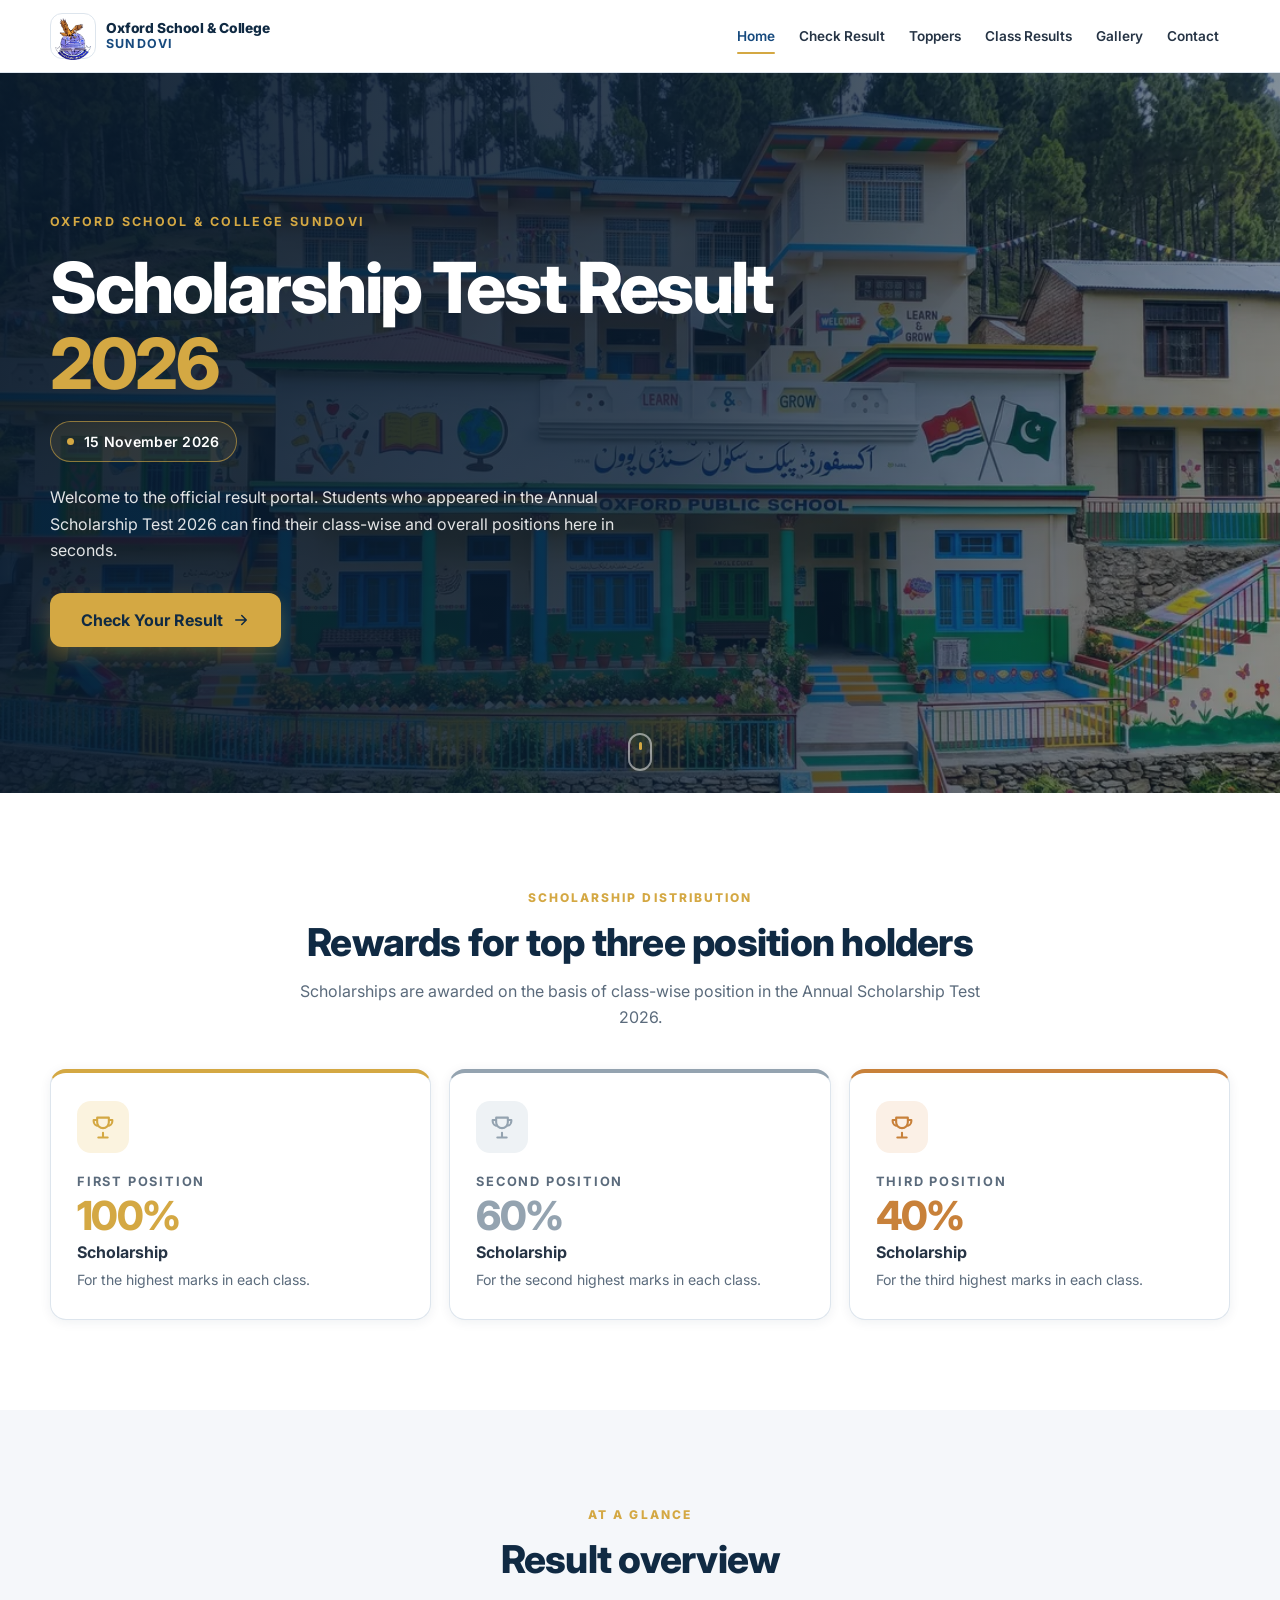
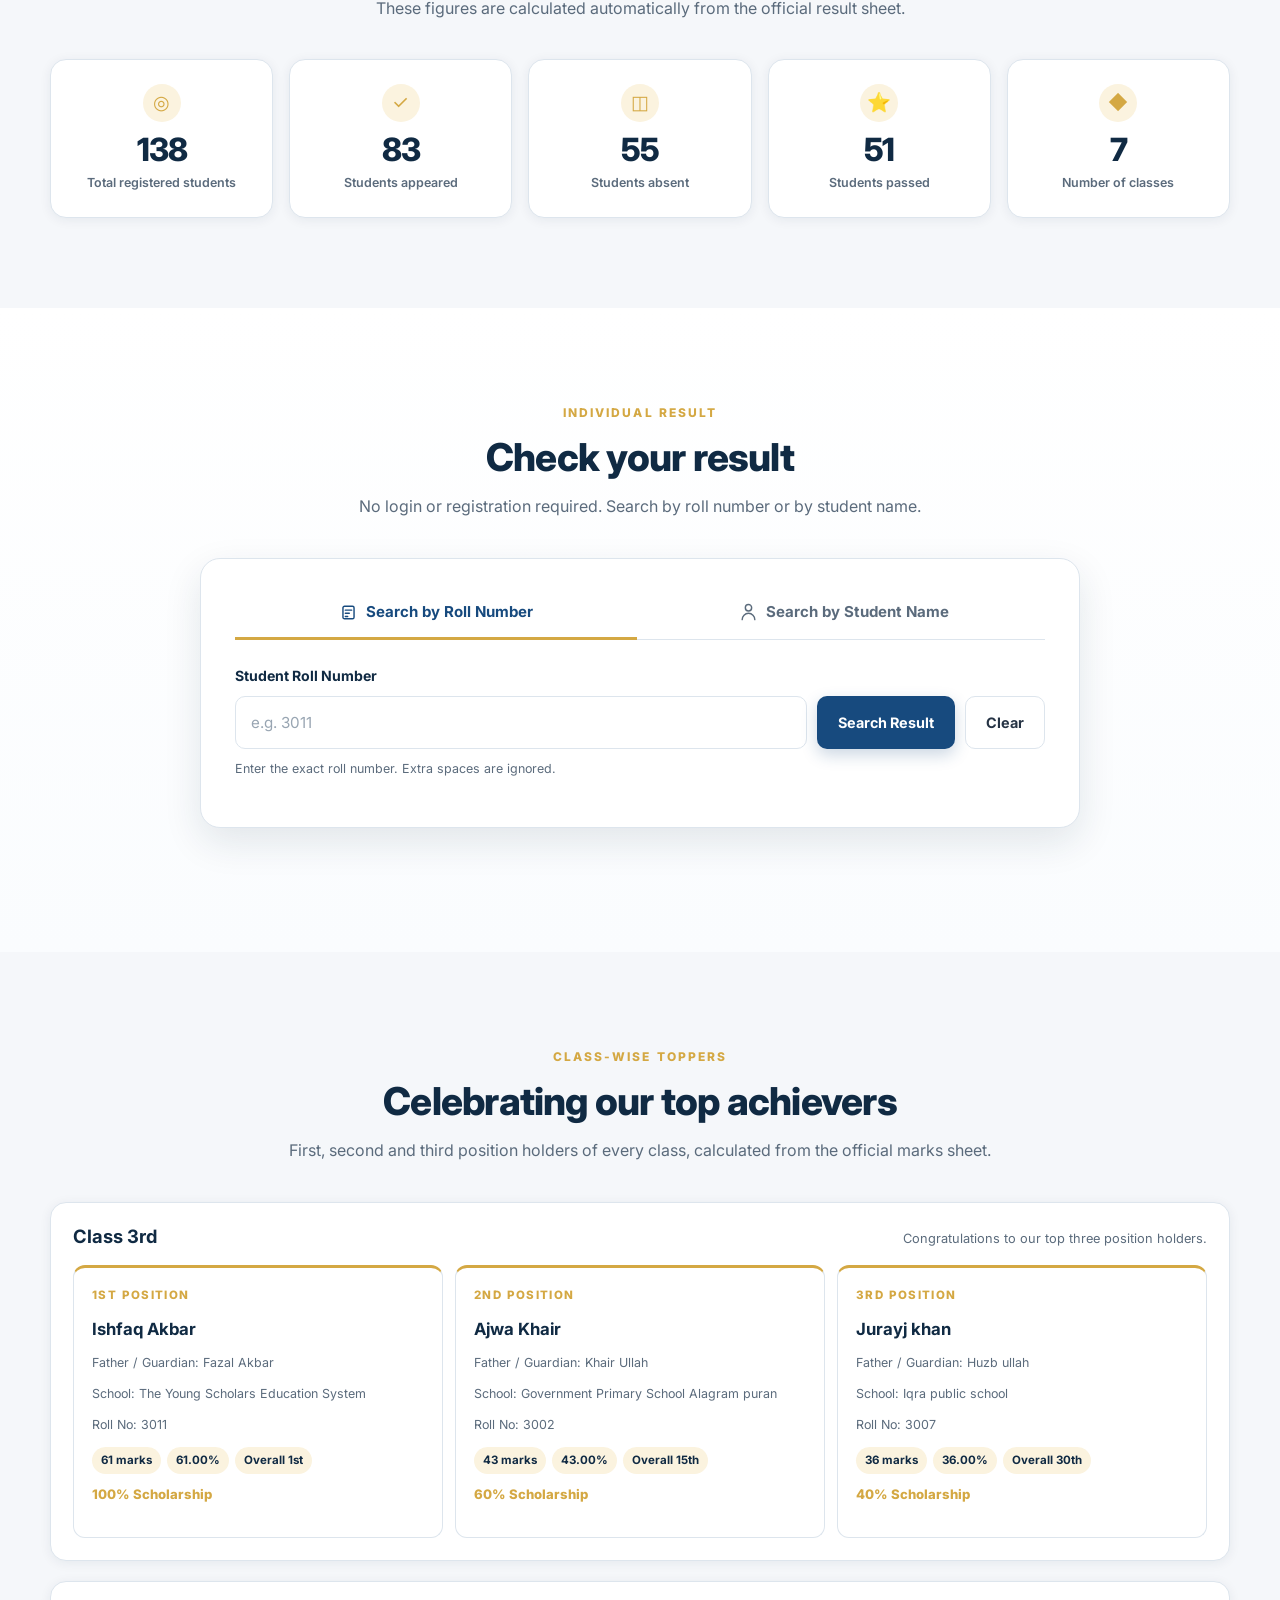
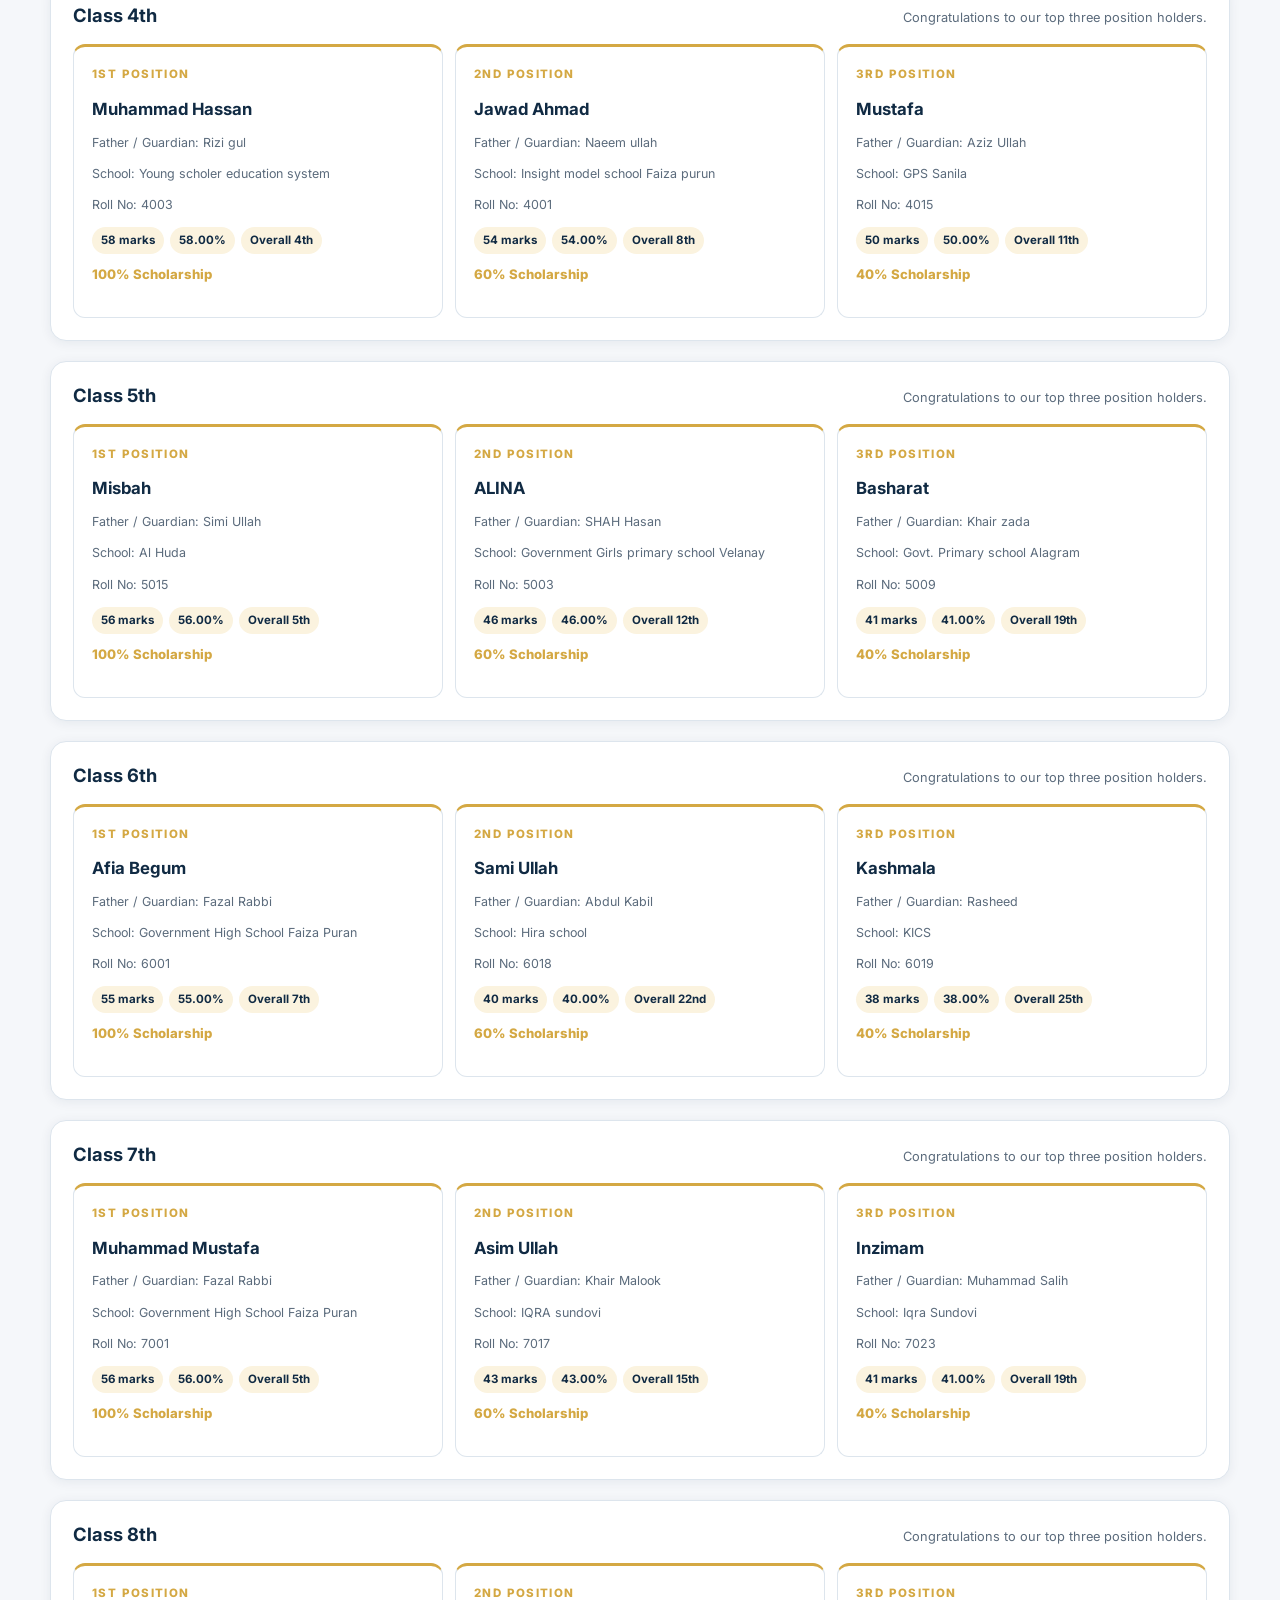
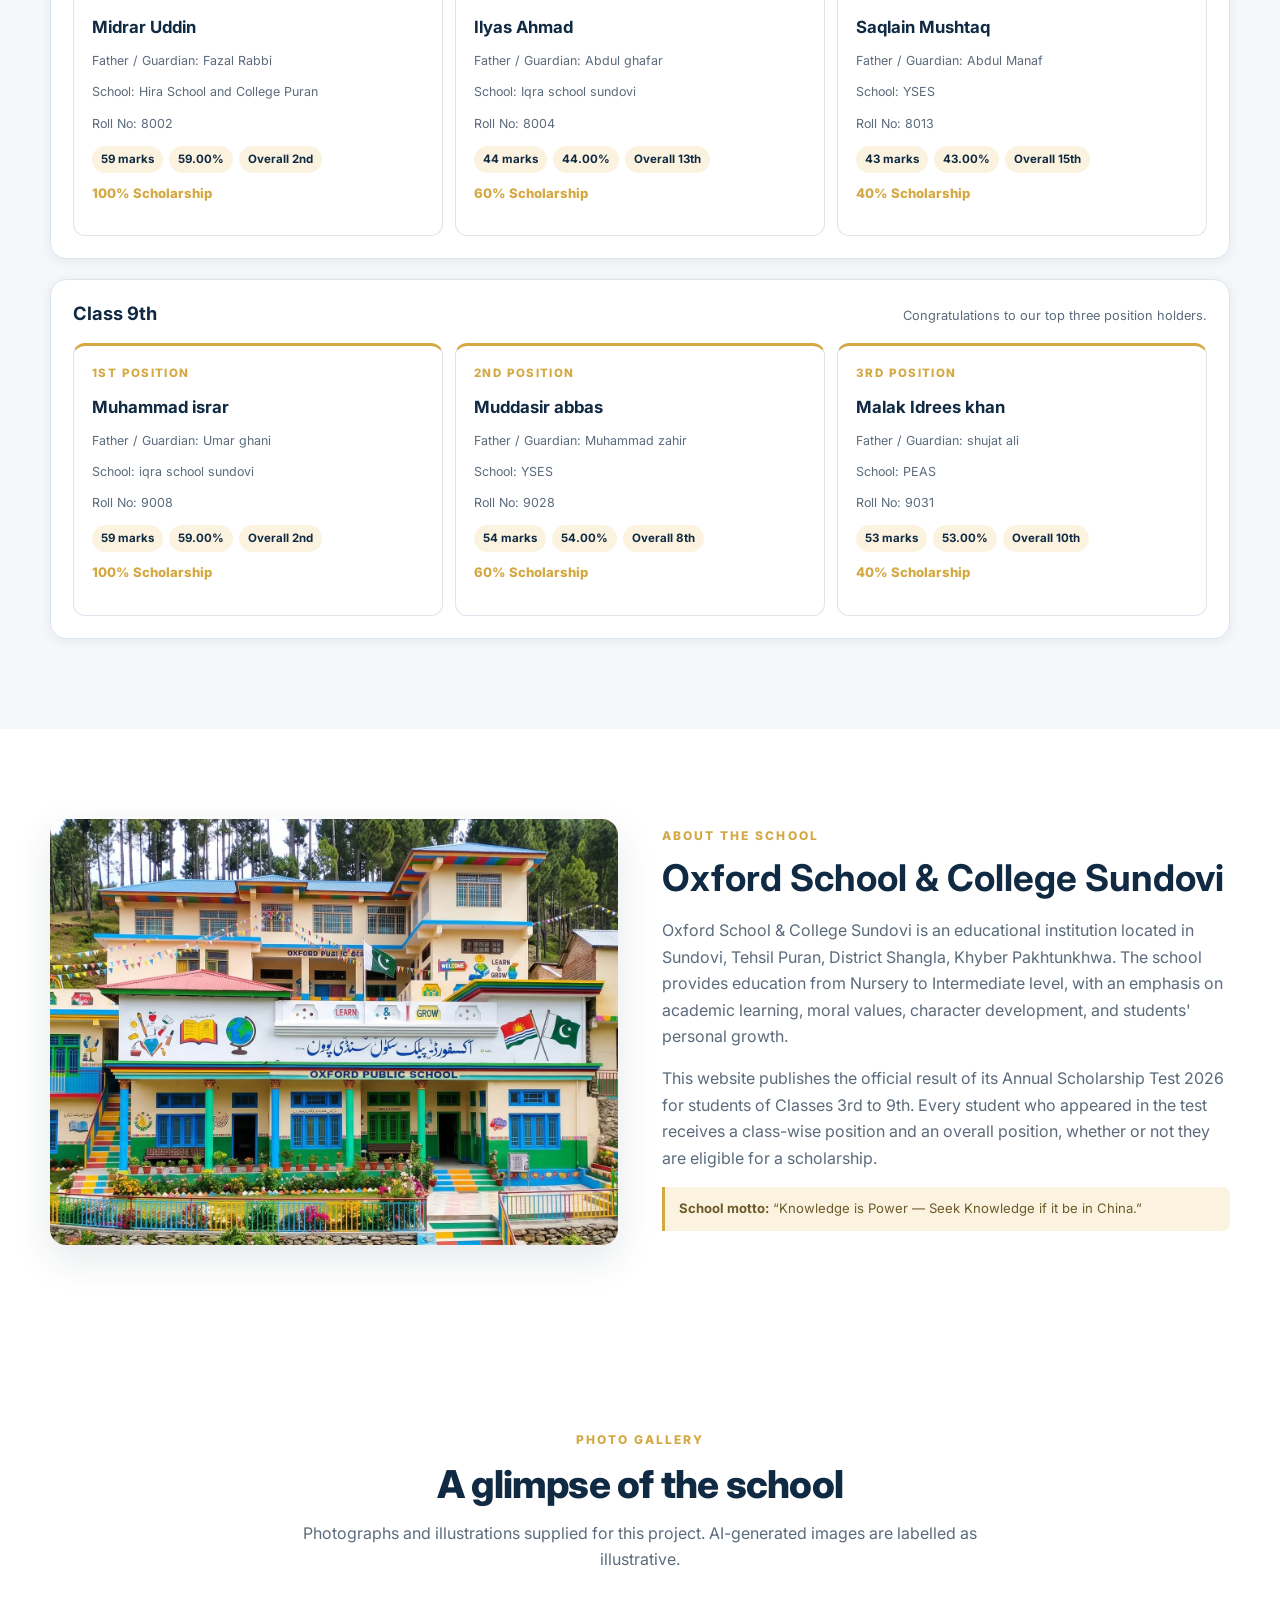
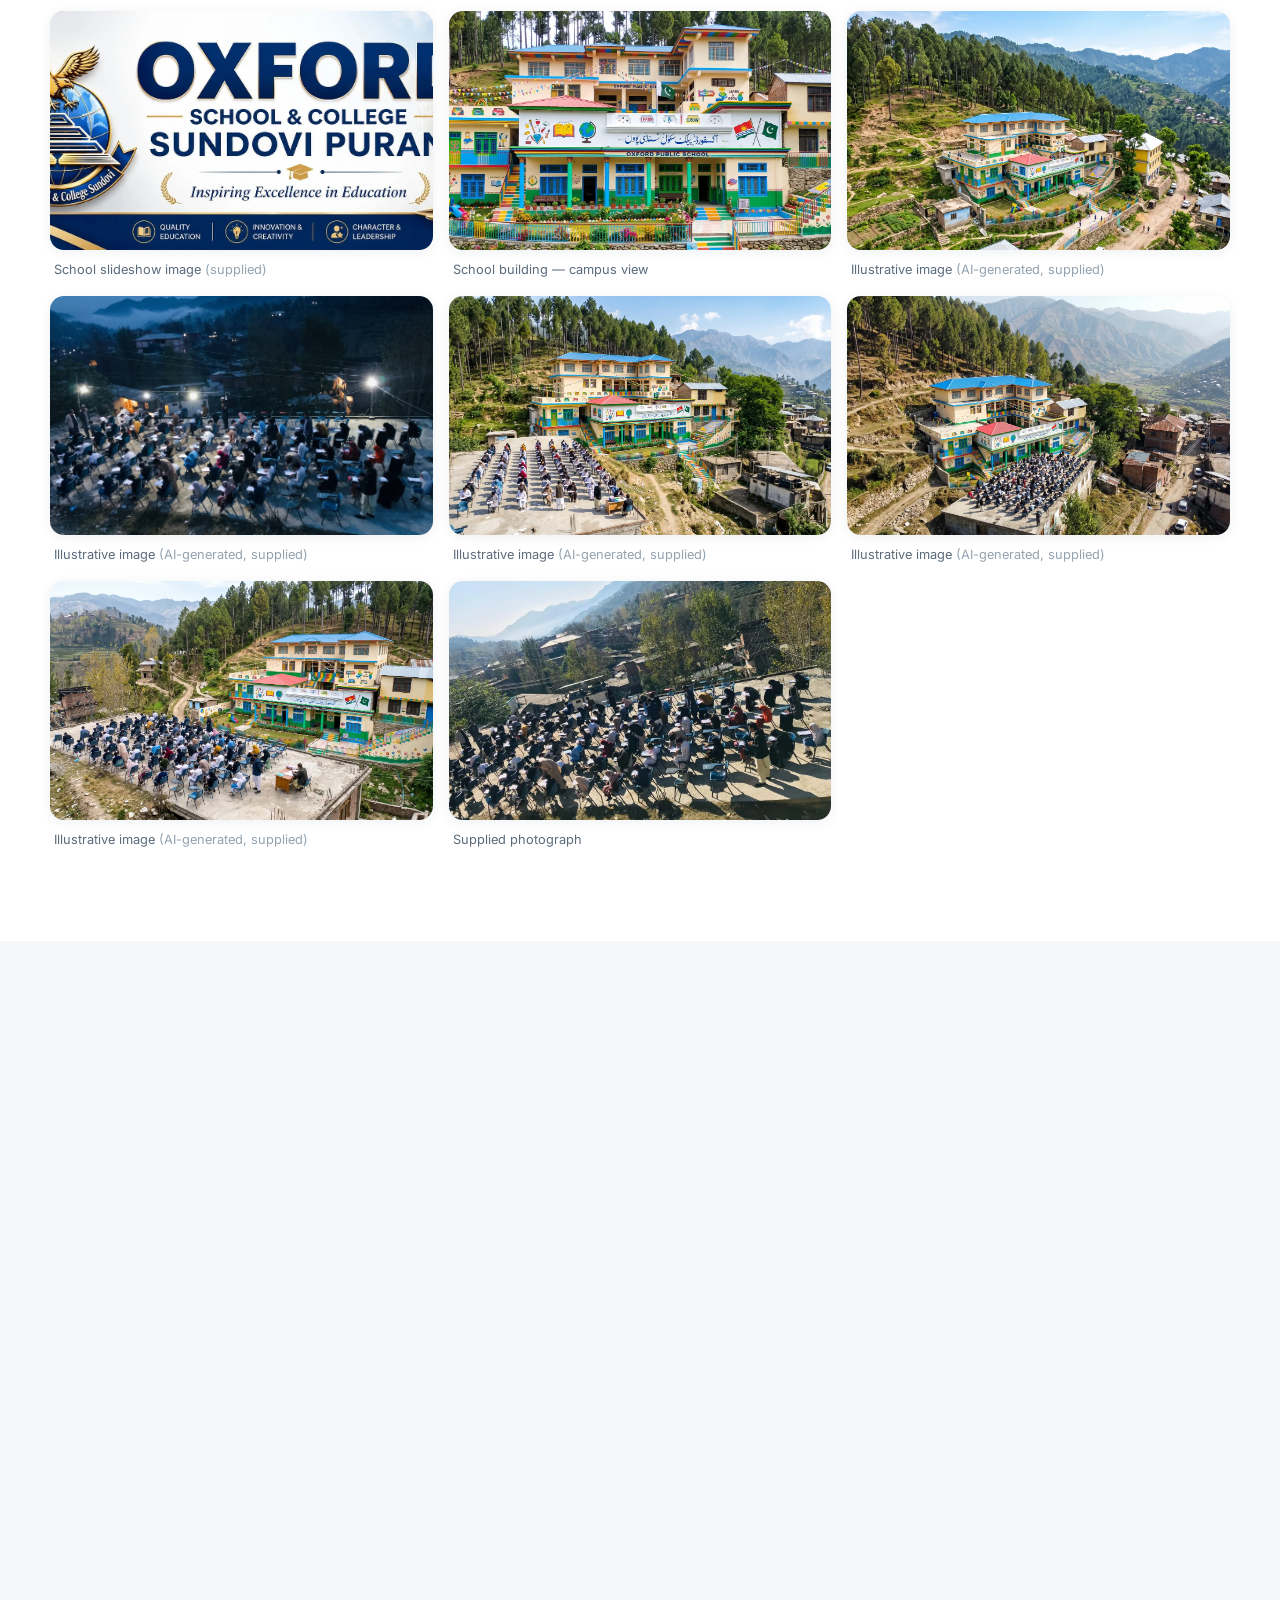
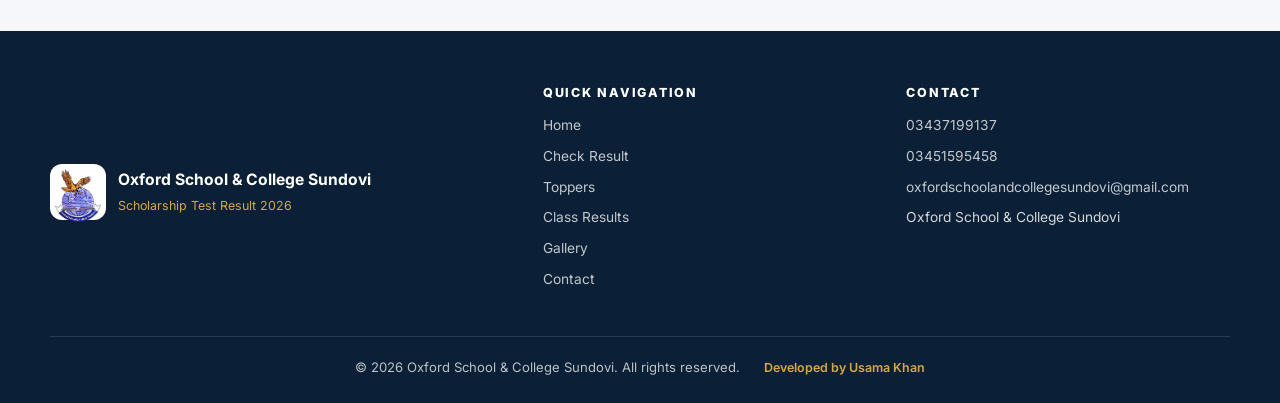
==== index.html @ a12cc65e "Publish Oxford School & College Sundovi Scholarship Test Result 2026" ====
<!DOCTYPE html>
<html lang="en">
<head>
  <meta charset="utf-8">
  <meta name="viewport" content="width=device-width, initial-scale=1">
  <title>Scholarship Test Result 2026 | Oxford School &amp; College Sundovi</title>
  <meta name="description" content="Official Scholarship Test Result 2026 of Oxford School &amp; College Sundovi. Search your result by roll number or student name and view class-wise and overall positions.">
  <meta name="author" content="Usama Khan">
  <meta name="theme-color" content="#102A43">
  <meta property="og:type" content="website">
  <meta property="og:site_name" content="Oxford School &amp; College Sundovi">
  <meta property="og:title" content="Scholarship Test Result 2026 | Oxford School &amp; College Sundovi">
  <meta property="og:description" content="Check your official Scholarship Test 2026 result by roll number or name. Class-wise and overall positions for every appearing student.">
  <meta property="og:image" content="assets/images/hero.webp">
  <meta property="og:image:alt" content="Oxford School &amp; College Sundovi building">
  <meta name="twitter:card" content="summary_large_image">
  <meta name="twitter:title" content="Scholarship Test Result 2026 | Oxford School &amp; College Sundovi">
  <meta name="twitter:description" content="Check your official Scholarship Test 2026 result by roll number or name.">
  <meta name="twitter:image" content="assets/images/hero.webp">
  <link rel="icon" type="image/png" href="assets/favicon.png">
  <link rel="preconnect" href="https://fonts.googleapis.com">
  <link rel="preconnect" href="https://fonts.gstatic.com" crossorigin>
  <link href="https://fonts.googleapis.com/css2?family=Inter:wght@400;500;600;700;800&amp;family=Noto+Nastaliq+Urdu:wght@400;600;700&amp;display=swap" rel="stylesheet">
  <link rel="stylesheet" href="css/style.css">
  <script src="js/app.js" defer></script>
</head>
<body>
  <a class="skip-link" href="#main">Skip to main content</a>

  <header class="site-header" id="site-header">
    <div class="container header-inner">
      <a class="brand" href="index.html">
        <span class="brand__logo"><img src="assets/logo.png" alt="" width="44" height="44"></span>
        <span class="brand__text"><strong>Oxford School &amp; College</strong> <span>Sundovi</span></span>
      </a>

      <button class="menu-toggle" id="menu-toggle" type="button" aria-expanded="false" aria-controls="primary-nav" aria-label="Open navigation menu">
        <span></span><span></span><span></span>
      </button>

      <nav class="primary-nav" id="primary-nav" aria-label="Primary navigation">
        <ul>
          <li><a class="nav-link is-active" href="#home" data-section="home">Home</a></li>
          <li><a class="nav-link" href="#result" data-section="result">Check Result</a></li>
          <li><a class="nav-link" href="#toppers" data-section="toppers">Toppers</a></li>
          <li><a class="nav-link" href="classes.html" data-section="classes">Class Results</a></li>
          <li><a class="nav-link" href="#gallery" data-section="gallery">Gallery</a></li>
          <li><a class="nav-link" href="#contact" data-section="contact">Contact</a></li>
        </ul>
      </nav>
    </div>
  </header>

  <main id="main">
    <!-- HERO -->
    <section class="hero" id="home" aria-labelledby="hero-title">
      <div class="hero__image" role="img" aria-label="Oxford School &amp; College Sundovi building"></div>
      <div class="hero__overlay"></div>
      <div class="container hero__content">
        <p class="hero__eyebrow reveal">Oxford School &amp; College Sundovi</p>
        <h1 class="hero__title reveal" id="hero-title">Scholarship Test Result <span>2026</span></h1>
        <p class="hero__date reveal"><span class="hero__date-dot" aria-hidden="true"></span><time datetime="2026-11-15">15 November 2026</time></p>
        <p class="hero__lead reveal">Welcome to the official result portal. Students who appeared in the Annual Scholarship Test 2026 can find their class-wise and overall positions here in seconds.</p>
        <a class="btn btn--gold btn--large reveal" href="#result">Check Your Result
          <svg viewBox="0 0 24 24" aria-hidden="true" focusable="false"><path d="M5 12h13M13 6l6 6-6 6" fill="none" stroke="currentColor" stroke-width="2" stroke-linecap="round" stroke-linejoin="round"/></svg>
        </a>
      </div>
      <div class="hero__scroll" aria-hidden="true"><span></span></div>
    </section>

    <!-- SCHOLARSHIP INFORMATION -->
    <section class="section scholarships" id="scholarships" aria-labelledby="scholarships-title">
      <div class="container">
        <div class="section-heading section-heading--center reveal">
          <span class="eyebrow">Scholarship Distribution</span>
          <h2 id="scholarships-title">Rewards for top three position holders</h2>
          <p>Scholarships are awarded on the basis of class-wise position in the Annual Scholarship Test 2026.</p>
        </div>
        <div class="scholarship-grid">
          <article class="scholarship-card scholarship-card--gold reveal">
            <div class="scholarship-card__icon" aria-hidden="true">
              <svg viewBox="0 0 24 24"><path d="M8 21h8M12 17v4M7 4h10v4a5 5 0 0 1-10 0V4Zm0 2H4v1a4 4 0 0 0 4 4m9-5h3v1a4 4 0 0 1-4 4" fill="none" stroke="currentColor" stroke-width="1.8" stroke-linecap="round" stroke-linejoin="round"/></svg>
            </div>
            <p class="scholarship-card__position">First Position</p>
            <p class="scholarship-card__value">100%<span>Scholarship</span></p>
            <p class="scholarship-card__note">For the highest marks in each class.</p>
          </article>
          <article class="scholarship-card scholarship-card--silver reveal">
            <div class="scholarship-card__icon" aria-hidden="true">
              <svg viewBox="0 0 24 24"><path d="M8 21h8M12 17v4M7 4h10v4a5 5 0 0 1-10 0V4Zm0 2H4v1a4 4 0 0 0 4 4m9-5h3v1a4 4 0 0 1-4 4" fill="none" stroke="currentColor" stroke-width="1.8" stroke-linecap="round" stroke-linejoin="round"/></svg>
            </div>
            <p class="scholarship-card__position">Second Position</p>
            <p class="scholarship-card__value">60%<span>Scholarship</span></p>
            <p class="scholarship-card__note">For the second highest marks in each class.</p>
          </article>
          <article class="scholarship-card scholarship-card--bronze reveal">
            <div class="scholarship-card__icon" aria-hidden="true">
              <svg viewBox="0 0 24 24"><path d="M8 21h8M12 17v4M7 4h10v4a5 5 0 0 1-10 0V4Zm0 2H4v1a4 4 0 0 0 4 4m9-5h3v1a4 4 0 0 1-4 4" fill="none" stroke="currentColor" stroke-width="1.8" stroke-linecap="round" stroke-linejoin="round"/></svg>
            </div>
            <p class="scholarship-card__position">Third Position</p>
            <p class="scholarship-card__value">40%<span>Scholarship</span></p>
            <p class="scholarship-card__note">For the third highest marks in each class.</p>
          </article>
        </div>
      </div>
    </section>

    <!-- STATISTICS -->
    <section class="section section--tint" id="statistics" aria-labelledby="statistics-title">
      <div class="container">
        <div class="section-heading section-heading--center reveal">
          <span class="eyebrow">At a glance</span>
          <h2 id="statistics-title">Result overview</h2>
          <p>These figures are calculated automatically from the official result sheet.</p>
        </div>
        <div class="stats-grid" id="stats-grid">
          <article class="stat-card reveal"><span class="stat-card__icon" aria-hidden="true">&#9678;</span><span class="stat-card__number" data-stat="totalRegistered">&mdash;</span><span class="stat-card__label">Total registered students</span></article>
          <article class="stat-card reveal"><span class="stat-card__icon" aria-hidden="true">&#10003;</span><span class="stat-card__number" data-stat="appeared">&mdash;</span><span class="stat-card__label">Students appeared</span></article>
          <article class="stat-card reveal"><span class="stat-card__icon" aria-hidden="true">&#9707;</span><span class="stat-card__number" data-stat="absent">&mdash;</span><span class="stat-card__label">Students absent</span></article>
          <article class="stat-card reveal"><span class="stat-card__icon" aria-hidden="true">&#11088;</span><span class="stat-card__number" data-stat="passed">&mdash;</span><span class="stat-card__label">Students passed</span></article>
          <article class="stat-card reveal"><span class="stat-card__icon" aria-hidden="true">&#9670;</span><span class="stat-card__number" data-stat="numberOfClasses">&mdash;</span><span class="stat-card__label">Number of classes</span></article>
        </div>
      </div>
    </section>

    <!-- RESULT SEARCH -->
    <section class="section result-section" id="result" aria-labelledby="result-title">
      <div class="container">
        <div class="section-heading section-heading--center reveal">
          <span class="eyebrow">Individual result</span>
          <h2 id="result-title">Check your result</h2>
          <p>No login or registration required. Search by roll number or by student name.</p>
        </div>

        <div class="search-panel reveal">
          <div class="search-tabs" role="tablist" aria-label="Result search method">
            <button class="search-tab is-active" type="button" role="tab" id="tab-roll" aria-selected="true" aria-controls="panel-roll">
              <svg viewBox="0 0 24 24" aria-hidden="true" focusable="false"><path d="M7 4h10a2 2 0 0 1 2 2v12a2 2 0 0 1-2 2H7a2 2 0 0 1-2-2V6a2 2 0 0 1 2-2Zm1 5h8M8 13h5M8 17h3" fill="none" stroke="currentColor" stroke-width="1.8" stroke-linecap="round"/></svg>
              Search by Roll Number
            </button>
            <button class="search-tab" type="button" role="tab" id="tab-name" aria-selected="false" aria-controls="panel-name" tabindex="-1">
              <svg viewBox="0 0 24 24" aria-hidden="true" focusable="false"><path d="M20 21a8 8 0 0 0-16 0m8-11a4 4 0 1 0 0-8 4 4 0 0 0 0 8Z" fill="none" stroke="currentColor" stroke-width="1.8" stroke-linecap="round" stroke-linejoin="round"/></svg>
              Search by Student Name
            </button>
          </div>

          <div class="search-panes">
            <div class="search-pane" id="panel-roll" role="tabpanel" aria-labelledby="tab-roll">
              <form id="roll-form" novalidate>
                <label class="field-label" for="roll-input">Student Roll Number</label>
                <div class="input-row">
                  <input class="text-input" id="roll-input" name="rollNo" type="text" inputmode="numeric" autocomplete="off" spellcheck="false" placeholder="e.g. 3011" aria-describedby="roll-hint">
                  <button class="btn btn--primary" type="submit">Search Result</button>
                  <button class="btn btn--ghost" type="button" data-clear="roll">Clear</button>
                </div>
                <p class="field-hint" id="roll-hint">Enter the exact roll number. Extra spaces are ignored.</p>
              </form>
            </div>
            <div class="search-pane" id="panel-name" role="tabpanel" aria-labelledby="tab-name" hidden>
              <form id="name-form" novalidate>
                <label class="field-label" for="name-input">Student Full Name (or part of the name)</label>
                <div class="input-row">
                  <input class="text-input" id="name-input" name="studentName" type="search" autocomplete="off" placeholder="e.g. Ishfaq Akbar" aria-describedby="name-hint">
                  <button class="btn btn--primary" type="submit">Search Result</button>
                  <button class="btn btn--ghost" type="button" data-clear="name">Clear</button>
                </div>
                <p class="field-hint" id="name-hint">Capital letters, extra spaces and partial names are accepted.</p>
              </form>
            </div>
          </div>

          <div class="search-status" id="search-status" role="status" aria-live="polite" hidden></div>
          <div class="match-list" id="match-list" hidden></div>
        </div>

        <div class="result-output" id="result-output" aria-live="polite"></div>
        <p class="print-only" id="print-empty-notice">No result has been selected. Please search for a result on the website before printing.</p>
      </div>
    </section>

    <!-- TOPPERS -->
    <section class="section toppers" id="toppers" aria-labelledby="toppers-title">
      <div class="container">
        <div class="section-heading section-heading--center reveal">
          <span class="eyebrow">Class-wise toppers</span>
          <h2 id="toppers-title">Celebrating our top achievers</h2>
          <p>First, second and third position holders of every class, calculated from the official marks sheet.</p>
        </div>
        <div class="toppers-grid" id="toppers-grid">
          <p class="loading-note">Loading toppers&hellip;</p>
        </div>
      </div>
    </section>

    <!-- ABOUT -->
    <section class="section about" id="about" aria-labelledby="about-title">
      <div class="container about-grid">
        <div class="about__media reveal">
          <img src="assets/images/school-building.webp" alt="Building of Oxford School &amp; College Sundovi" loading="lazy" width="1400" height="1050">
        </div>
        <div class="about__content reveal">
          <span class="eyebrow">About the school</span>
          <h2 id="about-title">Oxford School &amp; College Sundovi</h2>
          <p>Oxford School &amp; College Sundovi is an educational institution located in Sundovi, Tehsil Puran, District Shangla, Khyber Pakhtunkhwa. The school provides education from Nursery to Intermediate level, with an emphasis on academic learning, moral values, character development, and students' personal growth.</p>
          <p>This website publishes the official result of its Annual Scholarship Test 2026 for students of Classes 3rd to 9th. Every student who appeared in the test receives a class-wise position and an overall position, whether or not they are eligible for a scholarship.</p>
          <p class="school-motto"><strong>School motto:</strong> &ldquo;Knowledge is Power &mdash; Seek Knowledge if it be in China.&rdquo;</p>
        </div>
      </div>
    </section>

    <!-- GALLERY -->
    <section class="section gallery" id="gallery" aria-labelledby="gallery-title">
      <div class="container">
        <div class="section-heading section-heading--center reveal">
          <span class="eyebrow">Photo gallery</span>
          <h2 id="gallery-title">A glimpse of the school</h2>
          <p>Photographs and illustrations supplied for this project. AI-generated images are labelled as illustrative.</p>
        </div>
        <div class="gallery-grid" id="gallery-grid">
          <figure class="gallery-item reveal" data-index="0">
            <img src="assets/images/gallery-1.webp" alt="School slideshow image supplied by the school office" loading="lazy" width="1600" height="609">
            <figcaption>School slideshow image <span>(supplied)</span></figcaption>
          </figure>
          <figure class="gallery-item reveal" data-index="1">
            <img src="assets/images/gallery-2.webp" alt="Wide view of the Oxford School &amp; College Sundovi building" loading="lazy" width="1400" height="787">
            <figcaption>School building &mdash; campus view</figcaption>
          </figure>
          <figure class="gallery-item reveal" data-index="2">
            <img src="assets/images/gallery-3.webp" alt="Illustrative campus image supplied with the project materials" loading="lazy" width="1600" height="893">
            <figcaption>Illustrative image <span>(AI-generated, supplied)</span></figcaption>
          </figure>
          <figure class="gallery-item reveal" data-index="3">
            <img src="assets/images/gallery-4.webp" alt="Illustrative image supplied with the project materials" loading="lazy" width="1600" height="1195">
            <figcaption>Illustrative image <span>(AI-generated, supplied)</span></figcaption>
          </figure>
          <figure class="gallery-item reveal" data-index="4">
            <img src="assets/images/gallery-5.webp" alt="Illustrative image supplied with the project materials" loading="lazy" width="1600" height="893">
            <figcaption>Illustrative image <span>(AI-generated, supplied)</span></figcaption>
          </figure>
          <figure class="gallery-item reveal" data-index="5">
            <img src="assets/images/gallery-6.webp" alt="Illustrative image supplied with the project materials" loading="lazy" width="1600" height="893">
            <figcaption>Illustrative image <span>(AI-generated, supplied)</span></figcaption>
          </figure>
          <figure class="gallery-item reveal" data-index="6">
            <img src="assets/images/gallery-7.webp" alt="Illustrative image supplied with the project materials" loading="lazy" width="1600" height="893">
            <figcaption>Illustrative image <span>(AI-generated, supplied)</span></figcaption>
          </figure>
          <figure class="gallery-item reveal" data-index="7">
            <img src="assets/images/gallery-8.webp" alt="Photograph supplied for the school gallery" loading="lazy" width="1280" height="960">
            <figcaption>Supplied photograph</figcaption>
          </figure>
        </div>
      </div>
    </section>

    <!-- CONTACT -->
    <section class="section contact" id="contact" aria-labelledby="contact-title">
      <div class="container">
        <div class="section-heading section-heading--center reveal">
          <span class="eyebrow">Contact &amp; admission</span>
          <h2 id="contact-title">We are here to help</h2>
          <p>Admission open at Oxford School &amp; College Sundovi. Contact the school office for details.</p>
        </div>
        <div class="contact-grid">
          <article class="contact-card reveal">
            <span class="contact-card__icon" aria-hidden="true">&#9742;</span>
            <h3>Call the school office</h3>
            <a href="tel:03437199137" dir="ltr">03437199137</a>
            <a href="tel:03451595458" dir="ltr">03451595458</a>
          </article>
          <article class="contact-card reveal">
            <span class="contact-card__icon contact-card__icon--whatsapp" aria-hidden="true">&#9993;</span>
            <h3>Message us on WhatsApp</h3>
            <a href="https://wa.me/923437199137" target="_blank" rel="noopener noreferrer" dir="ltr">Chat on WhatsApp &middot; 03437199137</a>
            <a href="https://wa.me/923451595458" target="_blank" rel="noopener noreferrer" dir="ltr">Chat on WhatsApp &middot; 03451595458</a>
          </article>
          <article class="contact-card reveal">
            <span class="contact-card__icon" aria-hidden="true">&#9678;</span>
            <h3>Visit us</h3>
            <p>Oxford School &amp; College Sundovi</p>
            <p>Sundovi, Tehsil Puran, District Shangla, Khyber Pakhtunkhwa 19150, Pakistan.</p>
            <p><a href="https://maps.app.goo.gl/iUfeRGPKvLr6mH5d6" target="_blank" rel="noopener noreferrer">View on Google Maps</a></p>
            <p><a href="mailto:oxfordschoolandcollegesundovi@gmail.com">oxfordschoolandcollegesundovi@gmail.com</a></p>
          </article>
        </div>
        <p class="contact-note reveal">For any correction in the result or for further information, please contact the school office.</p>
      </div>
    </section>
  </main>

  <footer class="site-footer">
    <div class="container footer-grid">
      <div class="footer-brand">
        <span class="footer-brand__logo"><img src="assets/logo.png" alt="" width="56" height="56" loading="lazy"></span>
        <div><strong>Oxford School &amp; College Sundovi</strong><p>Scholarship Test Result 2026</p></div>
      </div>
      <div class="footer-column">
        <h2>Quick navigation</h2>
        <ul>
          <li><a href="#home">Home</a></li>
          <li><a href="#result">Check Result</a></li>
          <li><a href="#toppers">Toppers</a></li>
          <li><a href="classes.html">Class Results</a></li>
          <li><a href="#gallery">Gallery</a></li>
          <li><a href="#contact">Contact</a></li>
        </ul>
      </div>
      <div class="footer-column">
        <h2>Contact</h2>
        <ul>
          <li><a href="tel:03437199137" dir="ltr">03437199137</a></li>
          <li><a href="tel:03451595458" dir="ltr">03451595458</a></li>
          <li><a href="mailto:oxfordschoolandcollegesundovi@gmail.com">oxfordschoolandcollegesundovi@gmail.com</a></li>
          <li>Oxford School &amp; College Sundovi</li>
        </ul>
      </div>
    </div>
    <div class="container footer-bottom">
      <p>&copy; 2026 Oxford School &amp; College Sundovi. All rights reserved.</p>
      <p class="developer-credit">Developed by Usama Khan</p>
    </div>
  </footer>

  <dialog class="lightbox" id="lightbox" aria-label="Photo viewer">
    <button class="lightbox__close" type="button" id="lightbox-close" aria-label="Close photo viewer">&times;</button>
    <button class="lightbox__nav lightbox__nav--prev" type="button" id="lightbox-prev" aria-label="Previous photo">&#8249;</button>
    <figure>
      <img id="lightbox-image" src="" alt="">
      <figcaption id="lightbox-caption"></figcaption>
    </figure>
    <button class="lightbox__nav lightbox__nav--next" type="button" id="lightbox-next" aria-label="Next photo">&#8250;</button>
  </dialog>
</body>
</html>
---- css/style.css ----
/* ==========================================================================
   Oxford School & College Sundovi - Scholarship Test Result 2026
   Mobile-first stylesheet
   ========================================================================== */

:root {
  --navy: #102A43;
  --navy-deep: #0B2036;
  --blue: #174A7E;
  --blue-2: #2B6CAE;
  --gold: #D4A843;
  --gold-soft: #FBF3DF;
  --white: #FFFFFF;
  --bg: #F5F7FA;
  --bg-2: #EDF2F7;
  --text: #263445;
  --muted: #5B6B7C;
  --line: #DDE5ED;
  --green: #2E8B57;
  --green-soft: #E9F6EE;
  --grey: #7A8794;
  --silver: #94A3B0;
  --bronze: #C8813A;
  --radius: 16px;
  --radius-sm: 10px;
  --shadow-sm: 0 2px 12px rgba(16, 42, 67, 0.07);
  --shadow-md: 0 14px 38px rgba(16, 42, 67, 0.11);
  --container: 1180px;
  --header-h: 72px;
}

*,
*::before,
*::after { box-sizing: border-box; }

html {
  scroll-behavior: smooth;
  scroll-padding-top: calc(var(--header-h) + 12px);
  -webkit-text-size-adjust: 100%;
}

body {
  margin: 0;
  background: var(--white);
  color: var(--text);
  font-family: "Inter", "Segoe UI", Arial, sans-serif;
  font-size: 16px;
  line-height: 1.65;
  -webkit-font-smoothing: antialiased;
}

img { max-width: 100%; height: auto; display: block; }
a { color: var(--blue); text-decoration: none; }
a:hover { text-decoration: underline; }
button, input { font: inherit; }
button { cursor: pointer; }
h1, h2, h3, p { margin-top: 0; }
h1, h2, h3 { line-height: 1.25; color: var(--navy); }
ul { margin: 0; padding: 0; list-style: none; }

:focus-visible { outline: 3px solid var(--gold); outline-offset: 3px; }

.container { width: min(100% - 32px, var(--container)); margin-inline: auto; }

.visually-hidden {
  position: absolute !important;
  width: 1px; height: 1px;
  padding: 0; margin: -1px;
  overflow: hidden; clip: rect(0 0 0 0);
  white-space: nowrap; border: 0;
}

.skip-link {
  position: fixed; top: -100px; left: 16px; z-index: 999;
  background: var(--gold); color: var(--navy); font-weight: 700;
  padding: 12px 18px; border-radius: 0 0 10px 10px;
}
.skip-link:focus { top: 0; }

.print-only { display: none; }

.js .reveal {
  opacity: 0;
  transform: translateY(18px);
  transition: opacity 0.6s ease, transform 0.6s ease;
}
.js .reveal.is-visible { opacity: 1; transform: none; }

/* --------------------------------------------------------------------------
   Buttons
   -------------------------------------------------------------------------- */
.btn {
  display: inline-flex; align-items: center; justify-content: center; gap: 9px;
  min-height: 46px; padding: 10px 20px;
  border: 1px solid transparent; border-radius: 10px;
  font-size: 0.9rem; font-weight: 700; line-height: 1.2;
  text-align: center; text-decoration: none;
  transition: background-color 0.2s ease, color 0.2s ease,
              border-color 0.2s ease, transform 0.2s ease, box-shadow 0.2s ease;
}
.btn:hover { text-decoration: none; transform: translateY(-1px); }
.btn svg { width: 18px; height: 18px; flex: none; }
.btn--primary { background: var(--blue); color: var(--white); box-shadow: 0 6px 16px rgba(23, 74, 126, 0.22); }
.btn--primary:hover { background: #113C68; }
.btn--gold { background: var(--gold); color: var(--navy); box-shadow: 0 8px 20px rgba(212, 168, 67, 0.3); }
.btn--gold:hover { background: #E3B854; }
.btn--ghost { background: var(--white); color: var(--text); border-color: var(--line); }
.btn--ghost:hover { border-color: var(--blue); color: var(--blue); }
.btn--large { min-height: 54px; padding: 14px 30px; font-size: 1rem; border-radius: 12px; }

/* --------------------------------------------------------------------------
   Header / navigation
   -------------------------------------------------------------------------- */
.site-header {
  position: sticky; top: 0; z-index: 100;
  background: rgba(255, 255, 255, 0.97);
  border-bottom: 1px solid var(--line);
  transition: box-shadow 0.25s ease;
}
.site-header.is-scrolled { box-shadow: var(--shadow-sm); }
.header-inner {
  min-height: var(--header-h);
  display: flex; align-items: center; justify-content: space-between; gap: 16px;
  position: relative;
}
.brand { display: inline-flex; align-items: center; gap: 10px; color: var(--navy); text-decoration: none; flex: none; }
.brand:hover { text-decoration: none; }
.brand__logo,
.footer-brand__logo {
  display: grid; place-items: center; flex: none;
  background: var(--white); border: 1px solid var(--line);
  border-radius: 12px; padding: 4px;
}
.brand__logo { width: 46px; height: 46px; }
.brand__logo img { width: 100%; height: 100%; object-fit: contain; }
.brand__text { display: flex; flex-direction: column; line-height: 1.2; }
.brand__text strong { font-size: 0.86rem; font-weight: 800; letter-spacing: -0.01em; }
.brand__text span { font-size: 0.78rem; color: var(--blue); font-weight: 700; letter-spacing: 0.1em; text-transform: uppercase; }

.menu-toggle {
  width: 44px; height: 44px; flex: none;
  display: inline-flex; flex-direction: column; align-items: center; justify-content: center; gap: 5px;
  background: var(--white); border: 1px solid var(--line); border-radius: 10px;
}
.menu-toggle span { width: 21px; height: 2px; background: var(--navy); border-radius: 2px; transition: transform 0.25s ease, opacity 0.2s ease; }
.menu-toggle[aria-expanded="true"] span:nth-child(1) { transform: translateY(7px) rotate(45deg); }
.menu-toggle[aria-expanded="true"] span:nth-child(2) { opacity: 0; }
.menu-toggle[aria-expanded="true"] span:nth-child(3) { transform: translateY(-7px) rotate(-45deg); }

.primary-nav {
  position: absolute; top: 100%; left: 0; right: 0;
  background: var(--white); border-bottom: 1px solid var(--line);
  box-shadow: var(--shadow-md);
  max-height: 0; opacity: 0; overflow: hidden; pointer-events: none;
  transition: max-height 0.3s ease, opacity 0.25s ease;
}
.primary-nav.is-open { max-height: 480px; opacity: 1; pointer-events: auto; }
.primary-nav ul { display: flex; flex-direction: column; padding: 10px 16px 18px; }
.nav-link {
  position: relative; display: block; padding: 11px 12px;
  border-radius: 8px; color: var(--text); font-size: 0.92rem; font-weight: 600;
}
.nav-link:hover { background: var(--bg); color: var(--blue); text-decoration: none; }
.nav-link.is-active { color: var(--blue); background: var(--bg-2); }

/* --------------------------------------------------------------------------
   Hero
   -------------------------------------------------------------------------- */
.hero {
  position: relative; isolation: isolate; overflow: hidden;
  min-height: 640px; display: flex; align-items: center;
  background: var(--navy); color: var(--white);
}
.hero__image {
  position: absolute; inset: 0; z-index: -2;
  background: url("../assets/images/hero.webp") center / cover no-repeat;
}
.hero__overlay {
  position: absolute; inset: 0; z-index: -1;
  background: linear-gradient(100deg, rgba(8, 25, 44, 0.94) 0%, rgba(9, 28, 49, 0.82) 52%, rgba(9, 28, 49, 0.42) 100%);
}
.hero__content { position: relative; padding: 84px 0 96px; }
.hero__eyebrow {
  display: inline-block; margin-bottom: 18px;
  color: var(--gold); font-size: 0.78rem; font-weight: 700;
  letter-spacing: 0.19em; text-transform: uppercase;
}
.hero__title {
  max-width: 780px; margin-bottom: 20px;
  color: var(--white); font-size: clamp(2.25rem, 7.4vw, 4.4rem);
  font-weight: 800; line-height: 1.07; letter-spacing: -0.035em;
}
.hero__title span { display: block; color: var(--gold); }
.hero__date {
  display: inline-flex; align-items: center; gap: 10px;
  margin-bottom: 22px; padding: 8px 16px;
  border: 1px solid rgba(212, 168, 67, 0.6); border-radius: 999px;
  background: rgba(212, 168, 67, 0.1);
  font-size: 0.88rem; font-weight: 600; letter-spacing: 0.02em;
}
.hero__date-dot { width: 7px; height: 7px; border-radius: 50%; background: var(--gold); }
.hero__lead { max-width: 610px; margin-bottom: 30px; color: rgba(255, 255, 255, 0.88); font-size: 1rem; }
.hero__scroll {
  position: absolute; bottom: 22px; left: 50%; transform: translateX(-50%);
  width: 24px; height: 38px; border: 2px solid rgba(255, 255, 255, 0.5); border-radius: 14px;
}
.hero__scroll span {
  position: absolute; top: 7px; left: 50%; width: 3px; height: 8px;
  margin-left: -1.5px; border-radius: 3px; background: var(--gold);
  animation: scroll-pulse 1.8s infinite;
}
@keyframes scroll-pulse { 0%, 100% { opacity: 0.3; transform: translateY(0); } 50% { opacity: 1; transform: translateY(11px); } }

/* --------------------------------------------------------------------------
   Shared section headings
   -------------------------------------------------------------------------- */
.section { padding: 76px 0; }
.section--tint { background: var(--bg); }
.section-heading { max-width: 720px; margin-bottom: 38px; }
.section-heading--center { margin-inline: auto; text-align: center; }
.eyebrow {
  display: inline-block; margin-bottom: 10px;
  color: var(--gold); font-size: 0.75rem; font-weight: 800;
  letter-spacing: 0.17em; text-transform: uppercase;
}
.section-heading h2 { margin-bottom: 12px; font-size: clamp(1.65rem, 4.2vw, 2.4rem); font-weight: 800; letter-spacing: -0.02em; }
.section-heading p { margin-bottom: 0; color: var(--muted); }

/* --------------------------------------------------------------------------
   Scholarship cards
   -------------------------------------------------------------------------- */
.scholarship-grid { display: grid; gap: 18px; }
.scholarship-card {
  --accent: var(--gold); --accent-soft: var(--gold-soft);
  position: relative; overflow: hidden;
  background: var(--white); border: 1px solid var(--line); border-top: 4px solid var(--accent);
  border-radius: var(--radius); padding: 28px 26px; box-shadow: var(--shadow-sm);
  transition: transform 0.25s ease, box-shadow 0.25s ease;
}
.scholarship-card:hover { transform: translateY(-5px); box-shadow: var(--shadow-md); }
.scholarship-card--silver { --accent: var(--silver); --accent-soft: #EEF2F5; }
.scholarship-card--bronze { --accent: var(--bronze); --accent-soft: #FBF0E6; }
.scholarship-card__icon {
  width: 52px; height: 52px; margin-bottom: 18px;
  display: grid; place-items: center; border-radius: 14px;
  background: var(--accent-soft); color: var(--accent);
}
.scholarship-card__icon svg { width: 28px; height: 28px; }
.scholarship-card__position { margin-bottom: 4px; color: var(--muted); font-size: 0.8rem; font-weight: 700; letter-spacing: 0.14em; text-transform: uppercase; }
.scholarship-card__value { margin-bottom: 8px; color: var(--accent); font-size: 2.5rem; font-weight: 800; line-height: 1; letter-spacing: -0.04em; }
.scholarship-card__value span { display: block; margin-top: 8px; color: var(--text); font-size: 1rem; font-weight: 700; letter-spacing: 0; }
.scholarship-card__note { margin-bottom: 0; color: var(--muted); font-size: 0.88rem; }

/* --------------------------------------------------------------------------
   Statistics
   -------------------------------------------------------------------------- */
.stats-grid { display: grid; grid-template-columns: repeat(2, minmax(0, 1fr)); gap: 14px; }
.stat-card {
  background: var(--white); border: 1px solid var(--line); border-radius: var(--radius);
  padding: 22px 14px; text-align: center; box-shadow: var(--shadow-sm);
}
.stat-card__icon {
  display: grid; place-items: center; width: 38px; height: 38px; margin: 0 auto 10px;
  border-radius: 50%; background: var(--gold-soft); color: var(--gold); font-size: 1.2rem;
}
.stat-card__number { display: block; color: var(--navy); font-size: 2rem; font-weight: 800; line-height: 1.15; letter-spacing: -0.03em; }
.stat-card__label { display: block; margin-top: 4px; color: var(--muted); font-size: 0.78rem; font-weight: 600; }

/* --------------------------------------------------------------------------
   Search panel
   -------------------------------------------------------------------------- */
.result-section { background: linear-gradient(180deg, var(--white) 0%, #FAFCFE 100%); }
.search-panel {
  max-width: 880px; margin-inline: auto;
  background: var(--white); border: 1px solid var(--line); border-radius: 20px;
  box-shadow: var(--shadow-md); padding: 20px;
}
.search-tabs { display: flex; gap: 6px; border-bottom: 1px solid var(--line); }
.search-tab {
  flex: 1; display: inline-flex; align-items: center; justify-content: center; gap: 8px;
  padding: 13px 8px; background: transparent; color: var(--muted);
  border: 0; border-bottom: 3px solid transparent; margin-bottom: -1px;
  font-size: 0.86rem; font-weight: 700; text-align: center;
  transition: color 0.2s ease, border-color 0.2s ease, background-color 0.2s ease;
}
.search-tab svg { width: 19px; height: 19px; flex: none; }
.search-tab:hover { color: var(--blue); background: var(--bg); }
.search-tab.is-active { color: var(--blue); border-bottom-color: var(--gold); }
.search-panes { padding-top: 24px; }
.field-label { display: block; margin-bottom: 8px; color: var(--navy); font-size: 0.88rem; font-weight: 700; }
.input-row { display: flex; flex-direction: column; gap: 10px; }
.text-input {
  flex: 1; min-width: 0; width: 100%;
  padding: 13px 15px; border: 1px solid var(--line); border-radius: 10px;
  background: var(--white); color: var(--text); font-size: 0.95rem;
  transition: border-color 0.2s ease, box-shadow 0.2s ease;
}
.text-input::placeholder { color: #98A5B2; }
.text-input:focus { border-color: var(--blue); box-shadow: 0 0 0 3px rgba(23, 74, 126, 0.12); outline: none; }
.field-hint { margin: 10px 0 0; color: var(--muted); font-size: 0.78rem; }
.search-status {
  margin-top: 22px; padding: 14px 16px;
  border-radius: 10px; border-left: 4px solid var(--blue);
  background: var(--bg-2); color: var(--text); font-size: 0.9rem;
}
.search-status.is-error { border-left-color: var(--bronze); background: #FBF0E6; }
.search-status.is-success { border-left-color: var(--green); background: var(--green-soft); }
.search-status p { margin: 0 0 8px; }
.search-status p:last-child { margin-bottom: 0; }
.search-status .btn { min-height: 38px; padding: 7px 14px; font-size: 0.82rem; }
.match-list { display: grid; gap: 10px; margin-top: 20px; }
.match-list h3 { margin-bottom: 0; font-size: 0.95rem; }
.match-item {
  width: 100%; padding: 14px 16px; text-align: left;
  background: var(--white); border: 1px solid var(--line); border-radius: 12px;
  color: var(--text); transition: border-color 0.2s ease, background-color 0.2s ease;
}
.match-item:hover { border-color: var(--blue); background: #F7FAFD; }
.match-item strong { display: block; color: var(--navy); font-size: 0.98rem; }
.match-item span { display: block; color: var(--muted); font-size: 0.82rem; }
.loading-note { color: var(--muted); font-size: 0.9rem; }

/* --------------------------------------------------------------------------
   Individual result certificate
   -------------------------------------------------------------------------- */
.result-output { margin-top: 34px; }
.certificate {
  --accent: var(--blue); --accent-soft: #EEF4FA;
  position: relative; overflow: hidden;
  max-width: 880px; margin-inline: auto;
  background: var(--white); border: 1px solid var(--line); border-top: 6px solid var(--accent);
  border-radius: 18px; box-shadow: var(--shadow-md);
  animation: certificate-in 0.45s ease both;
}
@keyframes certificate-in { from { opacity: 0; transform: translateY(14px); } to { opacity: 1; transform: none; } }
.certificate--gold { --accent: var(--gold); --accent-soft: var(--gold-soft); }
.certificate--silver { --accent: var(--silver); --accent-soft: #EEF2F5; }
.certificate--bronze { --accent: var(--bronze); --accent-soft: #FBF0E6; }
.certificate--green { --accent: var(--green); --accent-soft: var(--green-soft); }
.certificate--grey { --accent: var(--grey); --accent-soft: #F0F2F4; }
.certificate__header {
  display: flex; align-items: center; flex-wrap: wrap; gap: 14px;
  padding: 22px 24px; border-bottom: 1px dashed var(--line);
}
.certificate__logo {
  display: grid; place-items: center; flex: none;
  width: 56px; height: 56px; padding: 5px;
  background: var(--white); border: 1px solid var(--line); border-radius: 12px;
}
.certificate__logo img { width: 100%; height: 100%; object-fit: contain; }
.certificate__school { line-height: 1.3; }
.certificate__school strong { display: block; color: var(--navy); font-size: 1rem; font-weight: 800; }
.certificate__school span { display: block; color: var(--muted); font-size: 0.78rem; }
.certificate__badge {
  margin-left: auto; padding: 7px 13px; border-radius: 999px;
  background: var(--accent-soft); color: var(--accent);
  font-size: 0.72rem; font-weight: 800; letter-spacing: 0.08em; text-transform: uppercase;
}
.certificate__body { padding: 24px; }
.certificate__title {
  margin-bottom: 22px; color: var(--blue); text-align: center;
  font-size: 0.82rem; font-weight: 800; letter-spacing: 0.16em; text-transform: uppercase;
}
.certificate__student {
  margin-bottom: 22px; text-align: center;
  color: var(--navy); font-size: clamp(1.35rem, 4vw, 1.9rem); font-weight: 800; letter-spacing: -0.02em;
}
.detail-grid { display: grid; gap: 10px; }
.detail-item { padding: 13px 15px; background: var(--bg); border-radius: 11px; }
.detail-item__label { display: block; color: var(--muted); font-size: 0.7rem; font-weight: 700; letter-spacing: 0.1em; text-transform: uppercase; }
.detail-item__value { display: block; margin-top: 2px; color: var(--navy); font-size: 0.96rem; font-weight: 700; overflow-wrap: anywhere; }
.marks-grid { display: grid; grid-template-columns: repeat(auto-fit, minmax(130px, 1fr)); gap: 10px; margin-top: 20px; }
.mark-box { padding: 16px 10px; text-align: center; background: var(--accent-soft); border: 1px solid rgba(16, 42, 67, 0.06); border-radius: 12px; }
.mark-box__label { display: block; color: var(--muted); font-size: 0.7rem; font-weight: 700; letter-spacing: 0.09em; text-transform: uppercase; }
.mark-box__value { display: block; margin-top: 4px; color: var(--navy); font-size: 1.5rem; font-weight: 800; line-height: 1.2; }
.positions { display: grid; gap: 14px; margin-top: 22px; }
.position-card {
  padding: 20px 14px; text-align: center;
  border: 2px solid var(--blue); border-radius: 14px; background: #EEF4FA;
}
.position-card--gold { border-color: var(--gold); background: var(--gold-soft); }
.position-card--silver { border-color: var(--silver); background: #EEF2F5; }
.position-card--bronze { border-color: var(--bronze); background: #FBF0E6; }
.position-card__label { display: block; color: var(--muted); font-size: 0.72rem; font-weight: 800; letter-spacing: 0.12em; text-transform: uppercase; }
.position-card__value { display: block; margin: 6px 0 2px; color: var(--navy); font-size: 2.1rem; font-weight: 800; line-height: 1.1; letter-spacing: -0.03em; }
.position-card__note { display: block; color: var(--muted); font-size: 0.76rem; }
.scholarship-line {
  margin-top: 18px; padding: 13px 16px; text-align: center;
  border-radius: 11px; background: var(--accent-soft); color: var(--navy);
  font-weight: 700; font-size: 0.95rem;
}
.certificate__message { margin-top: 22px; padding: 18px 20px; background: var(--bg); border-left: 4px solid var(--accent); border-radius: 0 12px 12px 0; }
.certificate__message h3 { margin-bottom: 8px; color: var(--navy); font-size: 0.78rem; font-weight: 800; letter-spacing: 0.12em; text-transform: uppercase; }
.certificate__message p { margin-bottom: 0; font-size: 0.92rem; }
.urdu {
  margin-top: 14px !important; padding-top: 12px;
  border-top: 1px dashed var(--line);
  font-family: "Noto Nastaliq Urdu", "Jameel Noori Nastaleeq", serif;
  direction: rtl; text-align: right; line-height: 2.1;
  font-size: 1.02rem; color: var(--navy);
}
.certificate__contact { margin: 20px 0 0; color: var(--muted); font-size: 0.86rem; }
.certificate__contact a { font-weight: 700; }
.certificate__actions { display: flex; flex-wrap: wrap; gap: 10px; margin-top: 24px; }
.confetti { position: absolute; inset: 0; overflow: hidden; pointer-events: none; }
.confetti i {
  position: absolute; top: -24px; width: 8px; height: 13px; opacity: 0.9;
  animation: confetti-fall var(--duration, 2.8s) linear var(--delay, 0s) forwards;
}
@keyframes confetti-fall {
  to { transform: translate(var(--drift, 20px), 720px) rotate(620deg); opacity: 0.1; }
}

/* --------------------------------------------------------------------------
   Toppers
   -------------------------------------------------------------------------- */
.toppers { background: var(--bg); }
.toppers-grid { display: grid; gap: 20px; }
.topper-class { background: var(--white); border: 1px solid var(--line); border-radius: var(--radius); padding: 22px; box-shadow: var(--shadow-sm); }
.topper-class__header { display: flex; align-items: baseline; justify-content: space-between; flex-wrap: wrap; gap: 8px; margin-bottom: 16px; }
.topper-class__header h3 { margin: 0; font-size: 1.15rem; }
.topper-class__header p { margin: 0; color: var(--muted); font-size: 0.8rem; }
.topper-list { display: grid; gap: 12px; }
.topper-card {
  --accent: var(--gold); --accent-soft: var(--gold-soft);
  padding: 18px; border: 1px solid var(--line); border-top: 3px solid var(--accent);
  border-radius: 12px; background: var(--white);
}
.topper-card--silver { --accent: var(--silver); --accent-soft: #EEF2F5; }
.topper-card--bronze { --accent: var(--bronze); --accent-soft: #FBF0E6; }
.topper-card__position { color: var(--accent); font-size: 0.72rem; font-weight: 800; letter-spacing: 0.12em; text-transform: uppercase; }
.topper-card__name { margin: 4px 0 10px; color: var(--navy); font-size: 1.05rem; font-weight: 700; }
.topper-card__meta { color: var(--muted); font-size: 0.78rem; line-height: 1.5; }
.topper-card__stats { display: flex; flex-wrap: wrap; gap: 6px; margin-top: 12px; }
.topper-card__stats span { padding: 4px 9px; border-radius: 999px; background: var(--accent-soft); color: var(--navy); font-size: 0.72rem; font-weight: 700; }
.topper-card__scholarship { display: inline-block; margin-top: 10px; color: var(--accent); font-size: 0.82rem; font-weight: 800; }
.topper-card__review { color: var(--bronze); }

/* --------------------------------------------------------------------------
   About
   -------------------------------------------------------------------------- */
.about-grid { display: grid; gap: 30px; align-items: center; }
.about__media img { width: 100%; aspect-ratio: 4 / 3; object-fit: cover; border-radius: var(--radius); box-shadow: var(--shadow-md); }
.about__content h2 { margin-bottom: 16px; font-size: clamp(1.6rem, 4vw, 2.3rem); }
.about__content p { color: var(--muted); }
.school-motto {
  margin-top: 14px; padding: 11px 14px;
  background: var(--gold-soft); border-left: 3px solid var(--gold); border-radius: 0 8px 8px 0;
  color: #6B5B2A !important; font-size: 0.82rem !important;
}

/* --------------------------------------------------------------------------
   Gallery + lightbox
   -------------------------------------------------------------------------- */
.gallery-grid { display: grid; gap: 16px; }
.gallery-item { margin: 0; cursor: pointer; }
.gallery-item img { width: 100%; aspect-ratio: 16 / 10; object-fit: cover; border-radius: 14px; box-shadow: var(--shadow-sm); transition: transform 0.3s ease, box-shadow 0.3s ease; }
.gallery-item:hover img { transform: scale(1.02); box-shadow: var(--shadow-md); }
.gallery-item figcaption { padding: 9px 4px 0; color: var(--muted); font-size: 0.8rem; }
.gallery-item figcaption span { color: #94A3B0; }
.lightbox {
  position: fixed; inset: 0; width: min(94vw, 1100px); max-width: none;
  max-height: 94vh; padding: 0; border: 0; border-radius: 16px;
  background: var(--navy-deep); color: var(--white); overflow: hidden;
}
.lightbox::backdrop { background: rgba(4, 12, 22, 0.88); }
.lightbox figure { margin: 0; }
.lightbox img { width: 100%; max-height: 76vh; object-fit: contain; display: block; }
.lightbox figcaption { padding: 12px 20px 18px; text-align: center; color: rgba(255, 255, 255, 0.85); font-size: 0.85rem; }
.lightbox__close,
.lightbox__nav {
  position: absolute; z-index: 2;
  display: grid; place-items: center;
  width: 42px; height: 42px; padding: 0;
  border: 1px solid rgba(255, 255, 255, 0.25); border-radius: 50%;
  background: rgba(8, 22, 38, 0.7); color: var(--white);
  font-size: 1.6rem; line-height: 1;
}
.lightbox__close:hover, .lightbox__nav:hover { background: var(--gold); color: var(--navy); }
.lightbox__close { top: 12px; right: 12px; }
.lightbox__nav { top: 50%; margin-top: -21px; }
.lightbox__nav--prev { left: 12px; }
.lightbox__nav--next { right: 12px; }

/* --------------------------------------------------------------------------
   Contact
   -------------------------------------------------------------------------- */
.contact { background: var(--bg); }
.contact-grid { display: grid; gap: 16px; }
.contact-card {
  background: var(--white); border: 1px solid var(--line); border-radius: var(--radius);
  padding: 26px 20px; text-align: center; box-shadow: var(--shadow-sm);
}
.contact-card__icon {
  display: grid; place-items: center; width: 50px; height: 50px; margin: 0 auto 14px;
  border-radius: 14px; background: var(--gold-soft); color: var(--gold); font-size: 1.4rem;
}
.contact-card__icon--whatsapp { background: var(--green-soft); color: var(--green); }
.contact-card h3 { margin-bottom: 12px; font-size: 1.05rem; }
.contact-card a { display: block; margin-top: 6px; font-weight: 700; font-size: 0.92rem; overflow-wrap: anywhere; }
.contact-card p { margin-bottom: 8px; color: var(--muted); font-size: 0.88rem; }
.contact-note { margin: 26px 0 0; text-align: center; color: var(--muted); font-size: 0.9rem; }

/* --------------------------------------------------------------------------
   Footer
   -------------------------------------------------------------------------- */
.site-footer { background: var(--navy-deep); color: rgba(255, 255, 255, 0.82); padding-top: 54px; }
.footer-grid { display: grid; gap: 32px; padding-bottom: 38px; }
.footer-brand { display: flex; align-items: center; gap: 12px; }
.footer-brand__logo { width: 56px; height: 56px; border-color: rgba(255, 255, 255, 0.25); }
.footer-brand strong { display: block; color: var(--white); font-size: 0.98rem; }
.footer-brand p { margin: 3px 0 0; color: var(--gold); font-size: 0.78rem; }
.footer-column h2 { margin-bottom: 14px; color: var(--white); font-size: 0.78rem; font-weight: 800; letter-spacing: 0.14em; text-transform: uppercase; }
.footer-column li { margin-bottom: 8px; font-size: 0.86rem; }
.footer-column a { color: rgba(255, 255, 255, 0.75); }
.footer-column a:hover { color: var(--gold); }
.footer-bottom {
  display: flex; flex-direction: column; align-items: center; gap: 6px;
  padding: 20px 0 24px; border-top: 1px solid rgba(255, 255, 255, 0.12);
  text-align: center; font-size: 0.82rem;
}
.footer-bottom p { margin: 0; color: rgba(255, 255, 255, 0.72); }
.developer-credit { color: var(--gold) !important; font-size: 0.78rem !important; font-weight: 600; text-align: center; }

/* --------------------------------------------------------------------------
   Classes page
   -------------------------------------------------------------------------- */
.page-hero {
  padding: 60px 0; background: var(--navy); color: var(--white);
  background-image: radial-gradient(circle at 85% 20%, rgba(212, 168, 67, 0.16), transparent 45%);
}
.page-hero .eyebrow { color: var(--gold); }
.page-hero h1 { margin: 6px 0 10px; color: var(--white); font-size: clamp(1.9rem, 5vw, 3rem); font-weight: 800; letter-spacing: -0.025em; }
.page-hero h1 span { color: var(--gold); }
.page-hero p { margin: 0; color: rgba(255, 255, 255, 0.82); font-size: 0.92rem; }
.class-tabs { display: flex; flex-wrap: wrap; gap: 8px; margin-bottom: 26px; }
.class-tab {
  padding: 9px 15px; border: 1px solid var(--line); border-radius: 999px;
  background: var(--white); color: var(--text); font-size: 0.84rem; font-weight: 700;
  transition: background-color 0.2s ease, color 0.2s ease, border-color 0.2s ease;
}
.class-tab:hover { border-color: var(--blue); color: var(--blue); }
.class-tab.is-active { background: var(--blue); border-color: var(--blue); color: var(--white); }
.table-toolbar { margin-bottom: 16px; }
.table-toolbar .input-row { max-width: 560px; }
.table-count { margin: 10px 0 0; color: var(--muted); font-size: 0.82rem; }
.table-scroll { overflow-x: auto; border: 1px solid var(--line); border-radius: 14px; background: var(--white); box-shadow: var(--shadow-sm); }
.result-table { width: 100%; min-width: 720px; border-collapse: collapse; }
.result-table th { background: var(--bg-2); color: var(--navy); font-size: 0.74rem; font-weight: 800; letter-spacing: 0.05em; text-transform: uppercase; text-align: left; }
.result-table th button {
  display: inline-flex; align-items: center; gap: 6px; width: 100%;
  padding: 14px 16px; border: 0; background: transparent;
  color: inherit; font: inherit; letter-spacing: inherit; text-transform: inherit;
}
.result-table th.num { text-align: right; }
.result-table th.num button { justify-content: flex-end; }
.sort-indicator::after { content: "\2195"; color: var(--muted); }
th[aria-sort="ascending"] .sort-indicator::after { content: "\2191"; color: var(--gold); }
th[aria-sort="descending"] .sort-indicator::after { content: "\2193"; color: var(--gold); }
.result-table td { padding: 13px 16px; border-top: 1px solid var(--line); font-size: 0.88rem; }
.result-table td.num { text-align: right; font-variant-numeric: tabular-nums; }
.result-table tbody tr:hover { background: #F8FBFE; }
.result-table .row-absent { color: var(--grey); }
.result-table .row-absent td:first-child { font-weight: 700; }
.table-placeholder { padding: 30px !important; text-align: center; color: var(--muted); }
.table-hint { margin: 10px 0 0; color: var(--muted); font-size: 0.76rem; }
.table-error { margin-top: 16px; padding: 14px 16px; border-left: 4px solid var(--bronze); background: #FBF0E6; border-radius: 8px; font-size: 0.9rem; }

/* --------------------------------------------------------------------------
   Responsive breakpoints
   -------------------------------------------------------------------------- */
@media (min-width: 560px) {
  .input-row { flex-direction: row; align-items: stretch; }
  .detail-grid { grid-template-columns: repeat(2, minmax(0, 1fr)); }
  .positions { grid-template-columns: repeat(2, minmax(0, 1fr)); }
  .stats-grid { grid-template-columns: repeat(3, minmax(0, 1fr)); }
}

@media (min-width: 700px) {
  .container { width: min(100% - 48px, var(--container)); }
  .section { padding: 90px 0; }
  .scholarship-grid { grid-template-columns: repeat(3, minmax(0, 1fr)); }
  .topper-list { grid-template-columns: repeat(3, minmax(0, 1fr)); }
  .gallery-grid { grid-template-columns: repeat(2, minmax(0, 1fr)); }
  .contact-grid { grid-template-columns: repeat(3, minmax(0, 1fr)); }
  .about-grid { grid-template-columns: 1fr 1fr; gap: 44px; }
  .certificate__header { flex-wrap: nowrap; padding: 24px 30px; }
  .certificate__body { padding: 30px; }
}

@media (min-width: 900px) {
  .menu-toggle { display: none; }
  .primary-nav {
    position: static; max-height: none; opacity: 1; pointer-events: auto;
    box-shadow: none; border: 0; background: transparent;
  }
  .primary-nav ul { flex-direction: row; align-items: center; gap: 2px; padding: 0; }
  .nav-link { padding: 9px 11px; font-size: 0.85rem; }
  .nav-link.is-active { background: transparent; }
  .nav-link.is-active::after {
    content: ""; position: absolute; left: 11px; right: 11px; bottom: 2px;
    height: 2px; background: var(--gold); border-radius: 2px;
  }
  .stats-grid { grid-template-columns: repeat(5, minmax(0, 1fr)); gap: 16px; }
  .stat-card { padding: 24px 12px; }
  .gallery-grid { grid-template-columns: repeat(3, minmax(0, 1fr)); }
  .footer-grid { grid-template-columns: 1.4fr 1fr 1fr; gap: 40px; }
  .footer-bottom { flex-direction: row; justify-content: center; gap: 24px; }
  .footer-bottom .developer-credit { text-align: center; }
  .hero { min-height: 720px; }
}

@media (min-width: 1100px) {
  .search-panel { padding: 28px 34px; }
  .search-tab { font-size: 0.94rem; }
}

/* --------------------------------------------------------------------------
   Reduced motion
   -------------------------------------------------------------------------- */
@media (prefers-reduced-motion: reduce) {
  html { scroll-behavior: auto; }
  *, *::before, *::after {
    animation-duration: 0.01ms !important;
    animation-iteration-count: 1 !important;
    transition-duration: 0.01ms !important;
  }
  .js .reveal { opacity: 1 !important; transform: none !important; }
}

/* --------------------------------------------------------------------------
   A4 print / save as PDF
   -------------------------------------------------------------------------- */
@page { size: A4 portrait; margin: 14mm; }

@media print {
  html, body { background: #fff !important; color: #000 !important; font-size: 11pt; }
  .skip-link, .site-header, .hero, .scholarships, #statistics, .toppers,
  .about, .gallery, .contact, .site-footer, .lightbox, .search-panel,
  .section-heading, .page-hero, .class-tabs, .table-toolbar, .table-hint,
  .no-print, .confetti { display: none !important; }

  .section, #result { padding: 0 !important; margin: 0 !important; background: #fff !important; }
  .container { width: 100% !important; }
  .result-output { margin: 0 !important; }
  body:not(.has-result) #result-output { display: none !important; }
  body:not(.has-result) #print-empty-notice {
    display: block !important; padding: 20px; border: 1px solid #999; text-align: center;
  }

  .certificate {
    max-width: none; margin: 0; border: 1px solid #9AA6B2; border-top: 5px solid var(--accent);
    border-radius: 8px; box-shadow: none !important; animation: none !important;
    break-inside: avoid; page-break-inside: avoid;
  }
  .certificate__header { padding: 14px 18px; }
  .certificate__body { padding: 18px; }
  .certificate__logo { width: 48px; height: 48px; }
  .certificate__student { font-size: 20pt; margin-bottom: 14px; }
  .detail-item { padding: 8px 10px; background: #F7F9FB; }
  .mark-box { padding: 10px 6px; }
  .position-card { padding: 12px 8px; }
  .position-card__value { font-size: 23pt; }
  .certificate__message { padding: 12px 14px; margin-top: 16px; }
  .certificate__contact { margin-top: 14px; }
  .urdu { font-size: 11pt; line-height: 1.9; }
  .developer-credit, .certificate__developer { text-align: center; }
  .certificate__developer { display: block !important; margin-top: 12px; font-size: 9pt; color: #555; }

  .result-table { min-width: 0; font-size: 9pt; }
  .table-scroll { border: 0; box-shadow: none; }
}
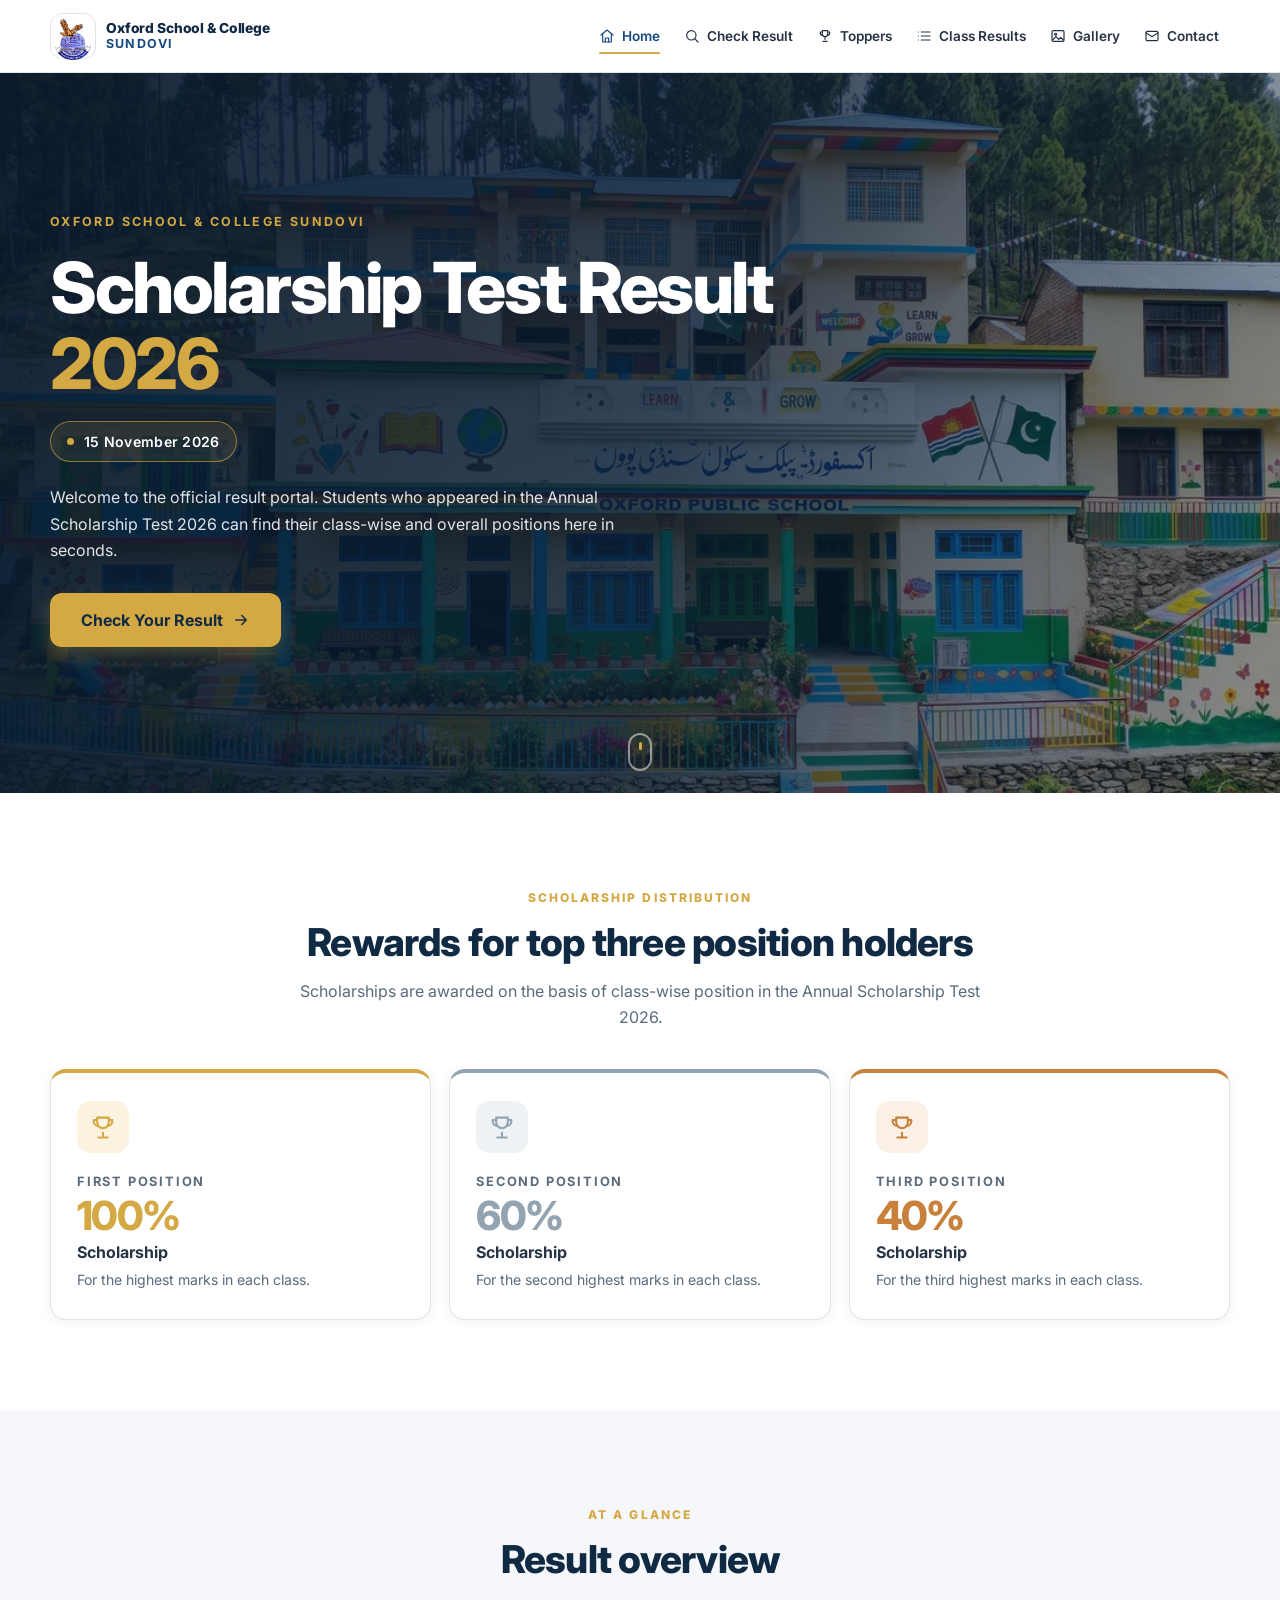
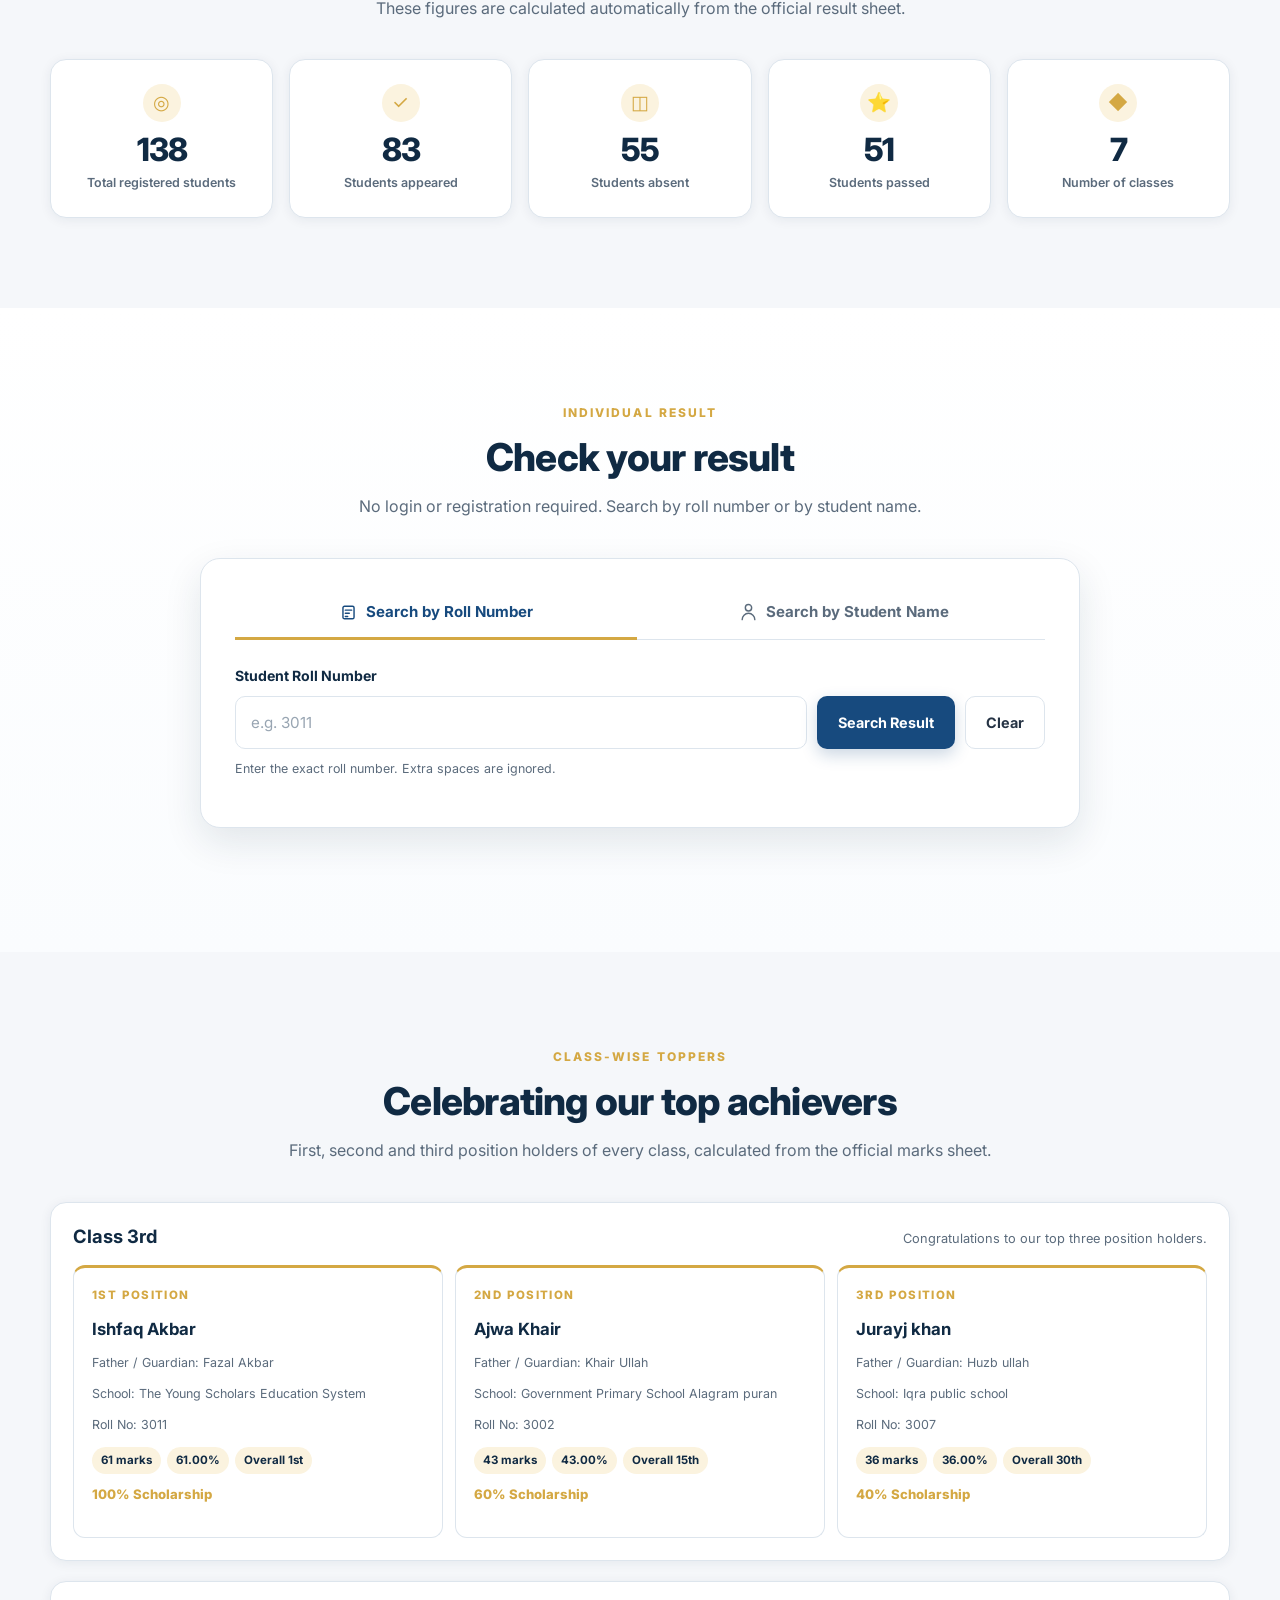
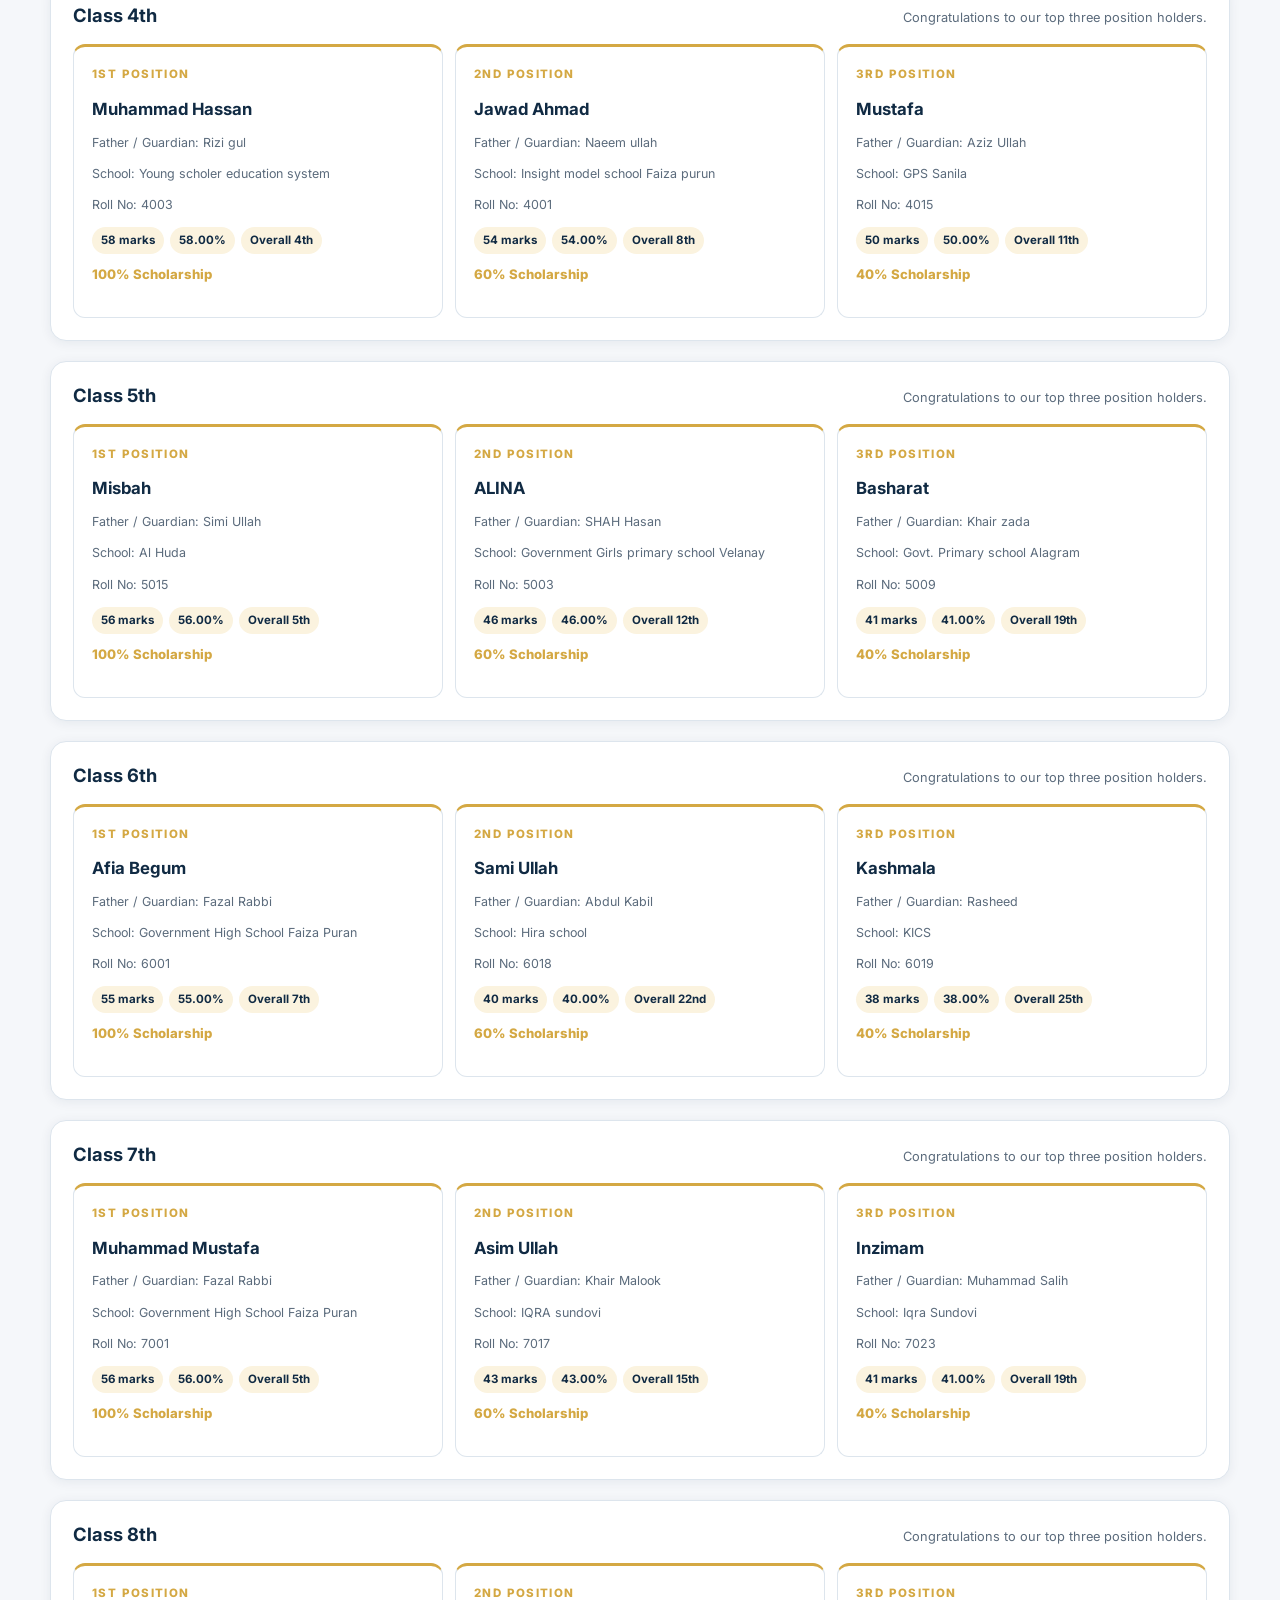
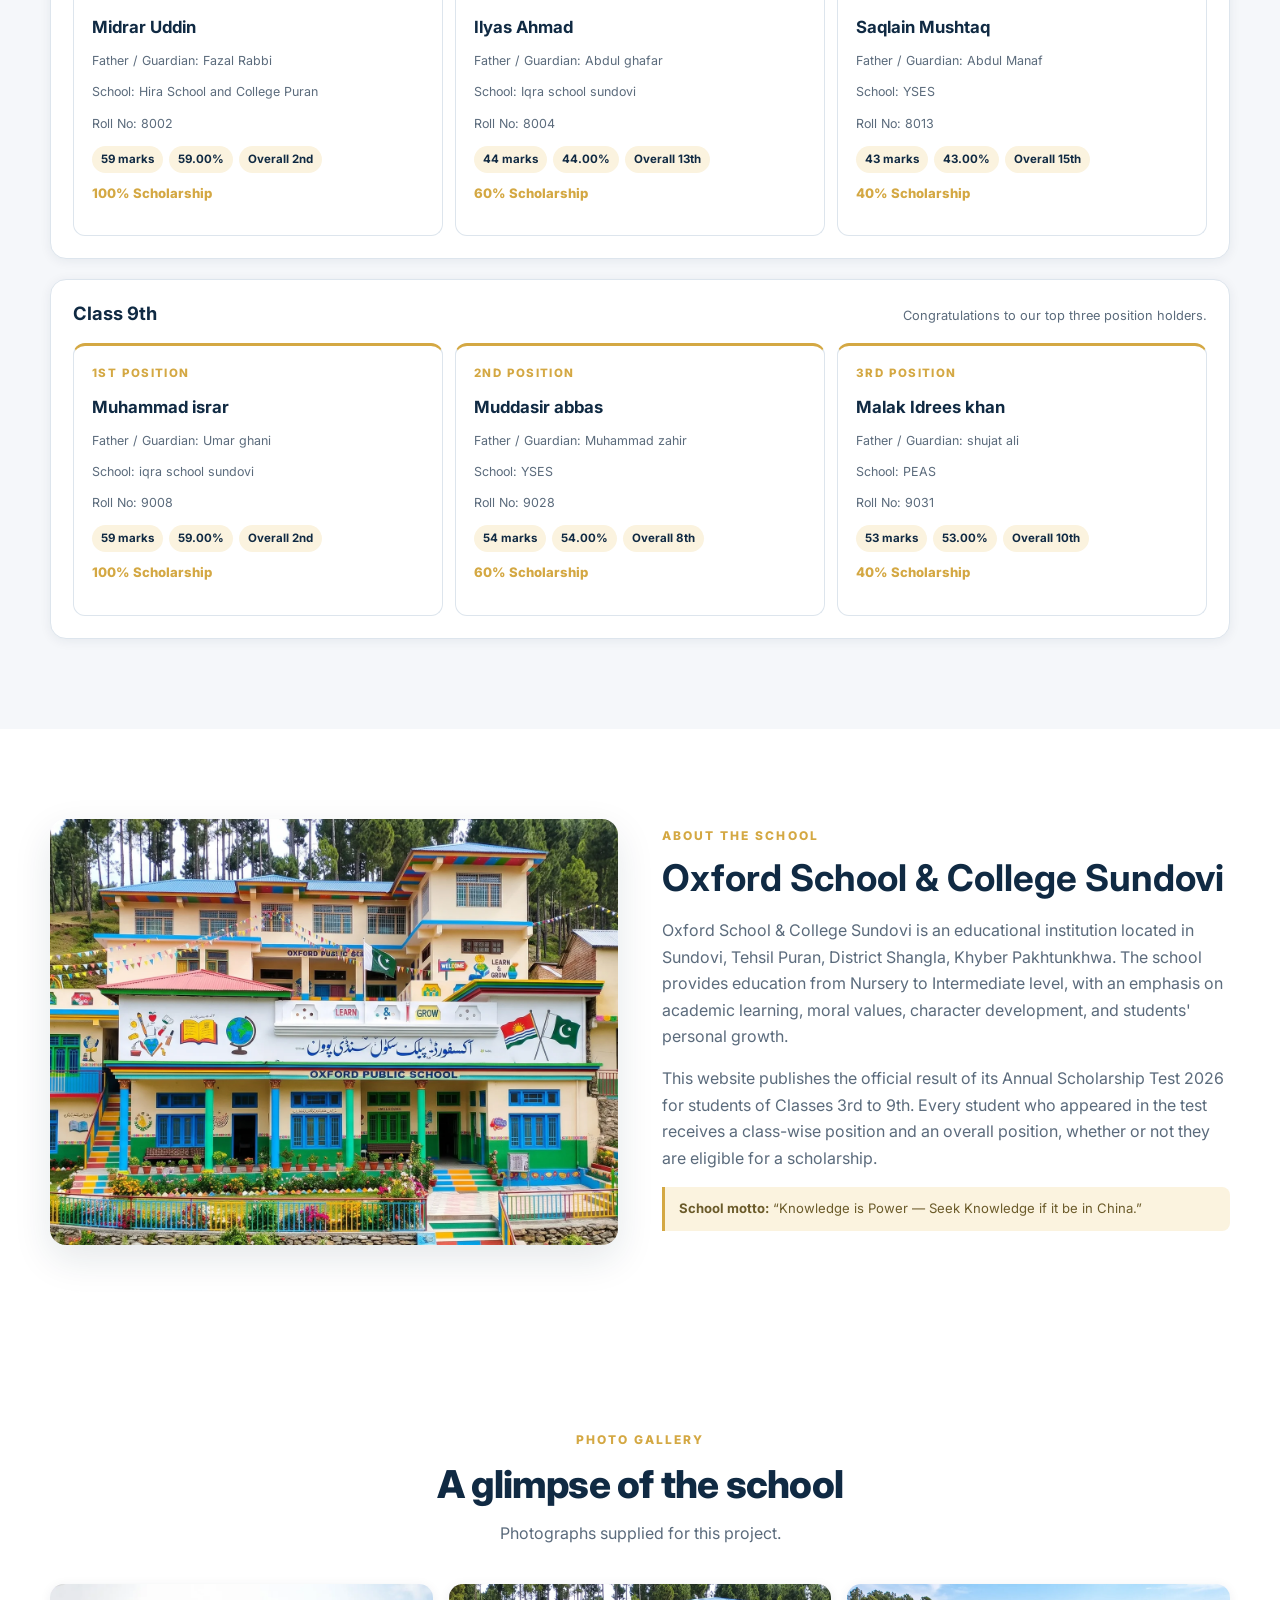
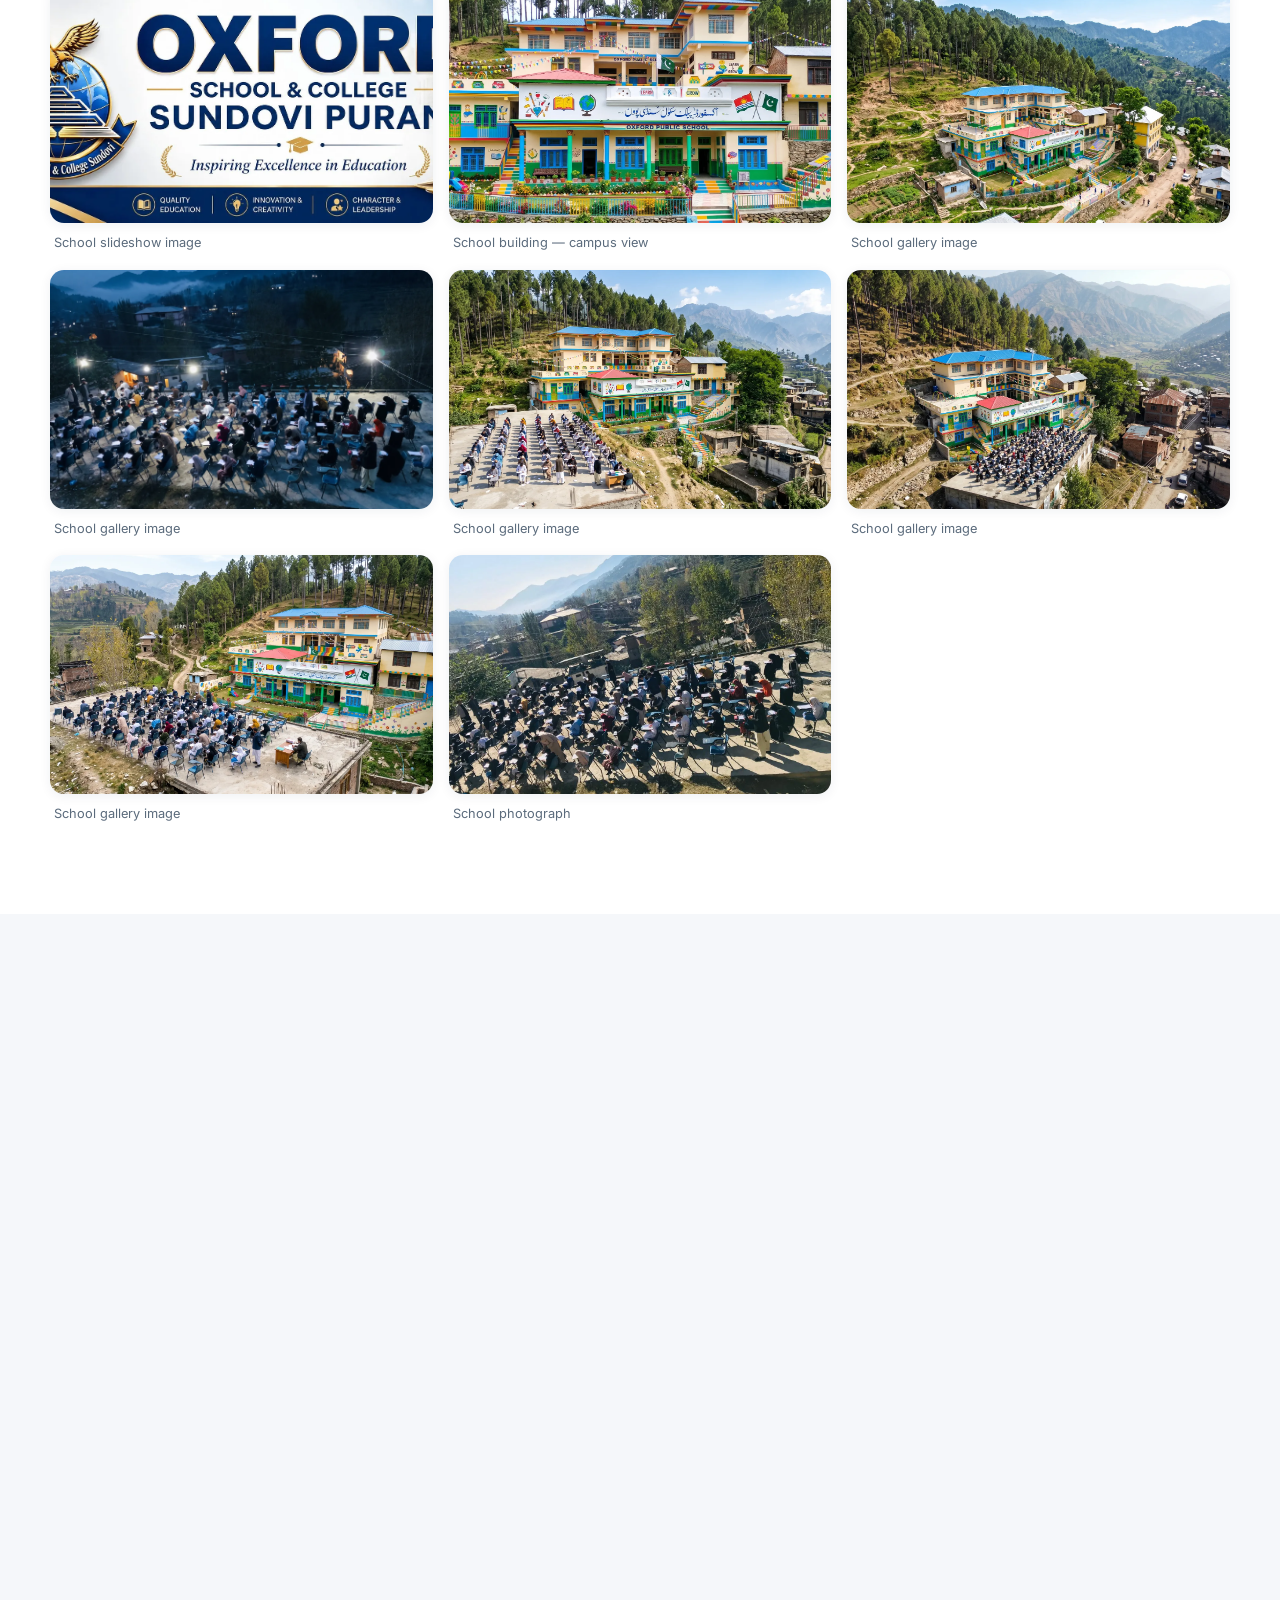
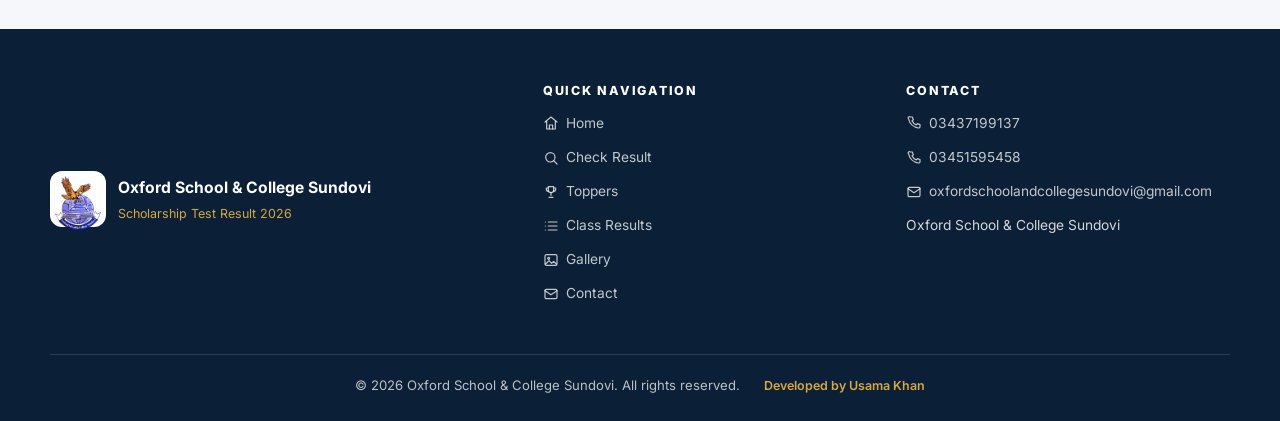
==== commit f26b0e88: "Remove AI captions, add navigation and footer icons" ====
--- a/index.html
+++ b/index.html
@@ -25,6 +25,16 @@
   <script src="js/app.js" defer></script>
 </head>
 <body>
+  <svg class="icon-sprite" xmlns="http://www.w3.org/2000/svg" aria-hidden="true" focusable="false">
+  <symbol id="i-home" viewBox="0 0 24 24"><path d="M3 10.5 12 3l9 7.5"/><path d="M5.5 9.5V21h13V9.5"/><path d="M9.5 21v-6h5v6"/></symbol>
+  <symbol id="i-result" viewBox="0 0 24 24"><circle cx="11" cy="11" r="7"/><path d="m16 16 5 5"/></symbol>
+  <symbol id="i-trophy" viewBox="0 0 24 24"><path d="M8 4h8v5a4 4 0 0 1-8 0V4Z"/><path d="M8 6H5v2a3 3 0 0 0 3 3M16 6h3v2a3 3 0 0 1-3 3"/><path d="M12 13v4M9 20h6"/></symbol>
+  <symbol id="i-list" viewBox="0 0 24 24"><path d="M8 6h13M8 12h13M8 18h13"/><path d="M3.5 6h.01M3.5 12h.01M3.5 18h.01"/></symbol>
+  <symbol id="i-image" viewBox="0 0 24 24"><rect x="3" y="4" width="18" height="16" rx="2"/><circle cx="8.5" cy="9.5" r="1.5"/><path d="m4 18 5-5 4 4 3-3 4 4"/></symbol>
+  <symbol id="i-contact" viewBox="0 0 24 24"><rect x="3" y="5" width="18" height="14" rx="2"/><path d="m3 7 9 6 9-6"/></symbol>
+  <symbol id="i-phone" viewBox="0 0 24 24"><path d="M6.5 3h3l1.5 4-2 1.5a13 13 0 0 0 6.5 6.5L17 13l4 1.5v3a2 2 0 0 1-2.2 2A17 17 0 0 1 4 6.2 2 2 0 0 1 6.5 3Z"/></symbol>
+  <symbol id="i-pin" viewBox="0 0 24 24"><path d="M12 21s7-5.5 7-11a7 7 0 1 0-14 0c0 5.5 7 11 7 11Z"/><circle cx="12" cy="10" r="2.5"/></symbol>
+</svg>
   <a class="skip-link" href="#main">Skip to main content</a>
 
   <header class="site-header" id="site-header">
@@ -40,12 +50,12 @@
 
       <nav class="primary-nav" id="primary-nav" aria-label="Primary navigation">
         <ul>
-          <li><a class="nav-link is-active" href="#home" data-section="home">Home</a></li>
-          <li><a class="nav-link" href="#result" data-section="result">Check Result</a></li>
-          <li><a class="nav-link" href="#toppers" data-section="toppers">Toppers</a></li>
-          <li><a class="nav-link" href="classes.html" data-section="classes">Class Results</a></li>
-          <li><a class="nav-link" href="#gallery" data-section="gallery">Gallery</a></li>
-          <li><a class="nav-link" href="#contact" data-section="contact">Contact</a></li>
+          <li><a class="nav-link is-active" href="#home" data-section="home"><svg class="icon" aria-hidden="true"><use href="#i-home"></use></svg> Home</a></li>
+          <li><a class="nav-link" href="#result" data-section="result"><svg class="icon" aria-hidden="true"><use href="#i-result"></use></svg> Check Result</a></li>
+          <li><a class="nav-link" href="#toppers" data-section="toppers"><svg class="icon" aria-hidden="true"><use href="#i-trophy"></use></svg> Toppers</a></li>
+          <li><a class="nav-link" href="classes.html" data-section="classes"><svg class="icon" aria-hidden="true"><use href="#i-list"></use></svg> Class Results</a></li>
+          <li><a class="nav-link" href="#gallery" data-section="gallery"><svg class="icon" aria-hidden="true"><use href="#i-image"></use></svg> Gallery</a></li>
+          <li><a class="nav-link" href="#contact" data-section="contact"><svg class="icon" aria-hidden="true"><use href="#i-contact"></use></svg> Contact</a></li>
         </ul>
       </nav>
     </div>
@@ -214,40 +224,40 @@
         <div class="section-heading section-heading--center reveal">
           <span class="eyebrow">Photo gallery</span>
           <h2 id="gallery-title">A glimpse of the school</h2>
-          <p>Photographs and illustrations supplied for this project. AI-generated images are labelled as illustrative.</p>
+          <p>Photographs supplied for this project.</p>
         </div>
         <div class="gallery-grid" id="gallery-grid">
           <figure class="gallery-item reveal" data-index="0">
             <img src="assets/images/gallery-1.webp" alt="School slideshow image supplied by the school office" loading="lazy" width="1600" height="609">
-            <figcaption>School slideshow image <span>(supplied)</span></figcaption>
+            <figcaption>School slideshow image</figcaption>
           </figure>
           <figure class="gallery-item reveal" data-index="1">
             <img src="assets/images/gallery-2.webp" alt="Wide view of the Oxford School &amp; College Sundovi building" loading="lazy" width="1400" height="787">
             <figcaption>School building &mdash; campus view</figcaption>
           </figure>
           <figure class="gallery-item reveal" data-index="2">
-            <img src="assets/images/gallery-3.webp" alt="Illustrative campus image supplied with the project materials" loading="lazy" width="1600" height="893">
-            <figcaption>Illustrative image <span>(AI-generated, supplied)</span></figcaption>
+            <img src="assets/images/gallery-3.webp" alt="Photograph supplied for the school gallery" loading="lazy" width="1600" height="893">
+            <figcaption>School gallery image</figcaption>
           </figure>
           <figure class="gallery-item reveal" data-index="3">
-            <img src="assets/images/gallery-4.webp" alt="Illustrative image supplied with the project materials" loading="lazy" width="1600" height="1195">
-            <figcaption>Illustrative image <span>(AI-generated, supplied)</span></figcaption>
+            <img src="assets/images/gallery-4.webp" alt="Photograph supplied for the school gallery" loading="lazy" width="1600" height="1195">
+            <figcaption>School gallery image</figcaption>
           </figure>
           <figure class="gallery-item reveal" data-index="4">
-            <img src="assets/images/gallery-5.webp" alt="Illustrative image supplied with the project materials" loading="lazy" width="1600" height="893">
-            <figcaption>Illustrative image <span>(AI-generated, supplied)</span></figcaption>
+            <img src="assets/images/gallery-5.webp" alt="Photograph supplied for the school gallery" loading="lazy" width="1600" height="893">
+            <figcaption>School gallery image</figcaption>
           </figure>
           <figure class="gallery-item reveal" data-index="5">
-            <img src="assets/images/gallery-6.webp" alt="Illustrative image supplied with the project materials" loading="lazy" width="1600" height="893">
-            <figcaption>Illustrative image <span>(AI-generated, supplied)</span></figcaption>
+            <img src="assets/images/gallery-6.webp" alt="Photograph supplied for the school gallery" loading="lazy" width="1600" height="893">
+            <figcaption>School gallery image</figcaption>
           </figure>
           <figure class="gallery-item reveal" data-index="6">
-            <img src="assets/images/gallery-7.webp" alt="Illustrative image supplied with the project materials" loading="lazy" width="1600" height="893">
-            <figcaption>Illustrative image <span>(AI-generated, supplied)</span></figcaption>
+            <img src="assets/images/gallery-7.webp" alt="Photograph supplied for the school gallery" loading="lazy" width="1600" height="893">
+            <figcaption>School gallery image</figcaption>
           </figure>
           <figure class="gallery-item reveal" data-index="7">
             <img src="assets/images/gallery-8.webp" alt="Photograph supplied for the school gallery" loading="lazy" width="1280" height="960">
-            <figcaption>Supplied photograph</figcaption>
+            <figcaption>School photograph</figcaption>
           </figure>
         </div>
       </div>
@@ -265,8 +275,8 @@
           <article class="contact-card reveal">
             <span class="contact-card__icon" aria-hidden="true">&#9742;</span>
             <h3>Call the school office</h3>
-            <a href="tel:03437199137" dir="ltr">03437199137</a>
-            <a href="tel:03451595458" dir="ltr">03451595458</a>
+            <a href="tel:03437199137" dir="ltr"><svg class="icon" aria-hidden="true"><use href="#i-phone"></use></svg> 03437199137</a>
+            <a href="tel:03451595458" dir="ltr"><svg class="icon" aria-hidden="true"><use href="#i-phone"></use></svg> 03451595458</a>
           </article>
           <article class="contact-card reveal">
             <span class="contact-card__icon contact-card__icon--whatsapp" aria-hidden="true">&#9993;</span>
@@ -280,7 +290,7 @@
             <p>Oxford School &amp; College Sundovi</p>
             <p>Sundovi, Tehsil Puran, District Shangla, Khyber Pakhtunkhwa 19150, Pakistan.</p>
             <p><a href="https://maps.app.goo.gl/iUfeRGPKvLr6mH5d6" target="_blank" rel="noopener noreferrer">View on Google Maps</a></p>
-            <p><a href="mailto:oxfordschoolandcollegesundovi@gmail.com">oxfordschoolandcollegesundovi@gmail.com</a></p>
+            <p><a href="mailto:oxfordschoolandcollegesundovi@gmail.com"><svg class="icon" aria-hidden="true"><use href="#i-contact"></use></svg> oxfordschoolandcollegesundovi@gmail.com</a></p>
           </article>
         </div>
         <p class="contact-note reveal">For any correction in the result or for further information, please contact the school office.</p>
@@ -297,20 +307,20 @@
       <div class="footer-column">
         <h2>Quick navigation</h2>
         <ul>
-          <li><a href="#home">Home</a></li>
-          <li><a href="#result">Check Result</a></li>
-          <li><a href="#toppers">Toppers</a></li>
-          <li><a href="classes.html">Class Results</a></li>
-          <li><a href="#gallery">Gallery</a></li>
-          <li><a href="#contact">Contact</a></li>
+          <li><a href="#home"><svg class="icon" aria-hidden="true"><use href="#i-home"></use></svg> Home</a></li>
+          <li><a href="#result"><svg class="icon" aria-hidden="true"><use href="#i-result"></use></svg> Check Result</a></li>
+          <li><a href="#toppers"><svg class="icon" aria-hidden="true"><use href="#i-trophy"></use></svg> Toppers</a></li>
+          <li><a href="classes.html"><svg class="icon" aria-hidden="true"><use href="#i-list"></use></svg> Class Results</a></li>
+          <li><a href="#gallery"><svg class="icon" aria-hidden="true"><use href="#i-image"></use></svg> Gallery</a></li>
+          <li><a href="#contact"><svg class="icon" aria-hidden="true"><use href="#i-contact"></use></svg> Contact</a></li>
         </ul>
       </div>
       <div class="footer-column">
         <h2>Contact</h2>
         <ul>
-          <li><a href="tel:03437199137" dir="ltr">03437199137</a></li>
-          <li><a href="tel:03451595458" dir="ltr">03451595458</a></li>
-          <li><a href="mailto:oxfordschoolandcollegesundovi@gmail.com">oxfordschoolandcollegesundovi@gmail.com</a></li>
+          <li><a href="tel:03437199137" dir="ltr"><svg class="icon" aria-hidden="true"><use href="#i-phone"></use></svg> 03437199137</a></li>
+          <li><a href="tel:03451595458" dir="ltr"><svg class="icon" aria-hidden="true"><use href="#i-phone"></use></svg> 03451595458</a></li>
+          <li><a href="mailto:oxfordschoolandcollegesundovi@gmail.com"><svg class="icon" aria-hidden="true"><use href="#i-contact"></use></svg> oxfordschoolandcollegesundovi@gmail.com</a></li>
           <li>Oxford School &amp; College Sundovi</li>
         </ul>
       </div>
--- a/css/style.css
+++ b/css/style.css
@@ -670,3 +670,16 @@
   .result-table { min-width: 0; font-size: 9pt; }
   .table-scroll { border: 0; box-shadow: none; }
 }
+
+
+/* --------------------------------------------------------------------------
+   Icons in navigation and footer
+   -------------------------------------------------------------------------- */
+.icon-sprite { position: absolute; width: 0; height: 0; overflow: hidden; }
+.icon {
+  width: 16px; height: 16px; flex: 0 0 auto;
+  fill: none; stroke: currentColor; stroke-width: 1.8;
+  stroke-linecap: round; stroke-linejoin: round;
+}
+.nav-link { display: inline-flex; align-items: center; gap: 7px; }
+.footer-column li a { display: inline-flex; align-items: center; gap: 7px; }
